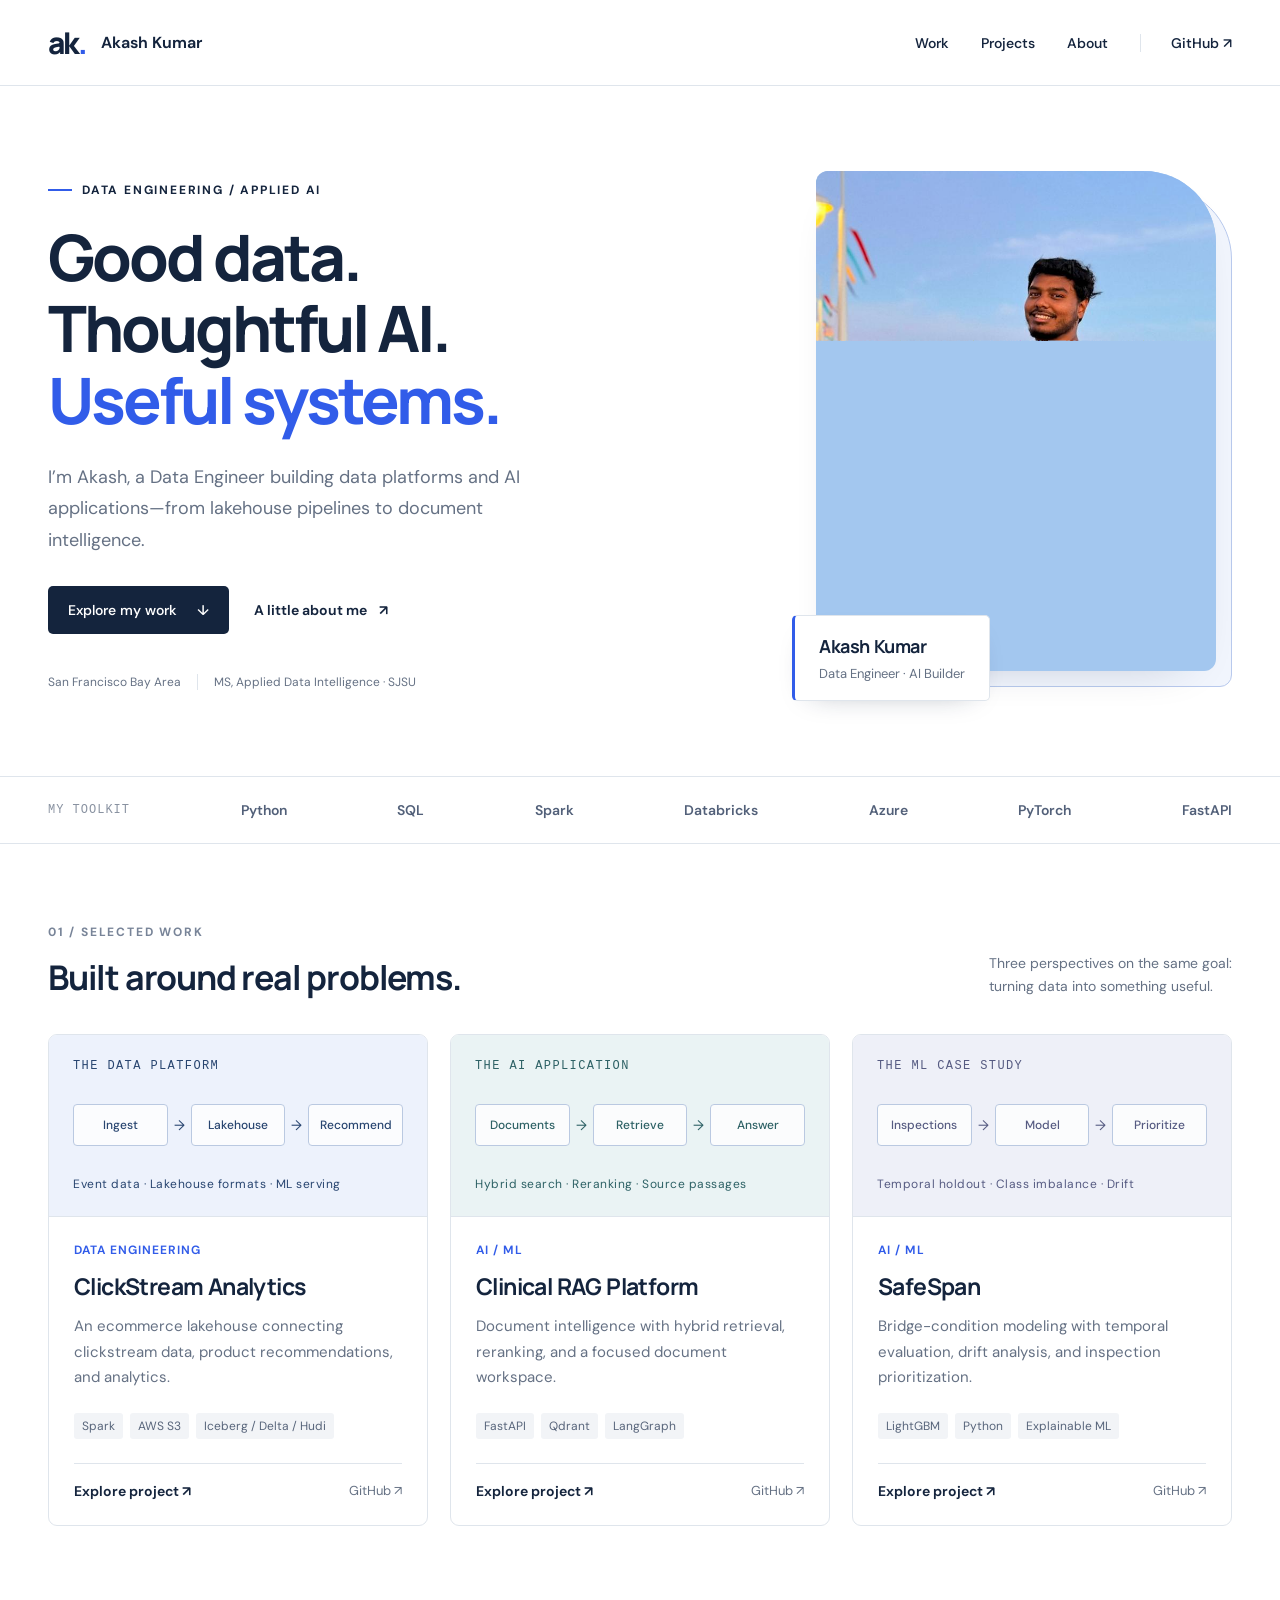
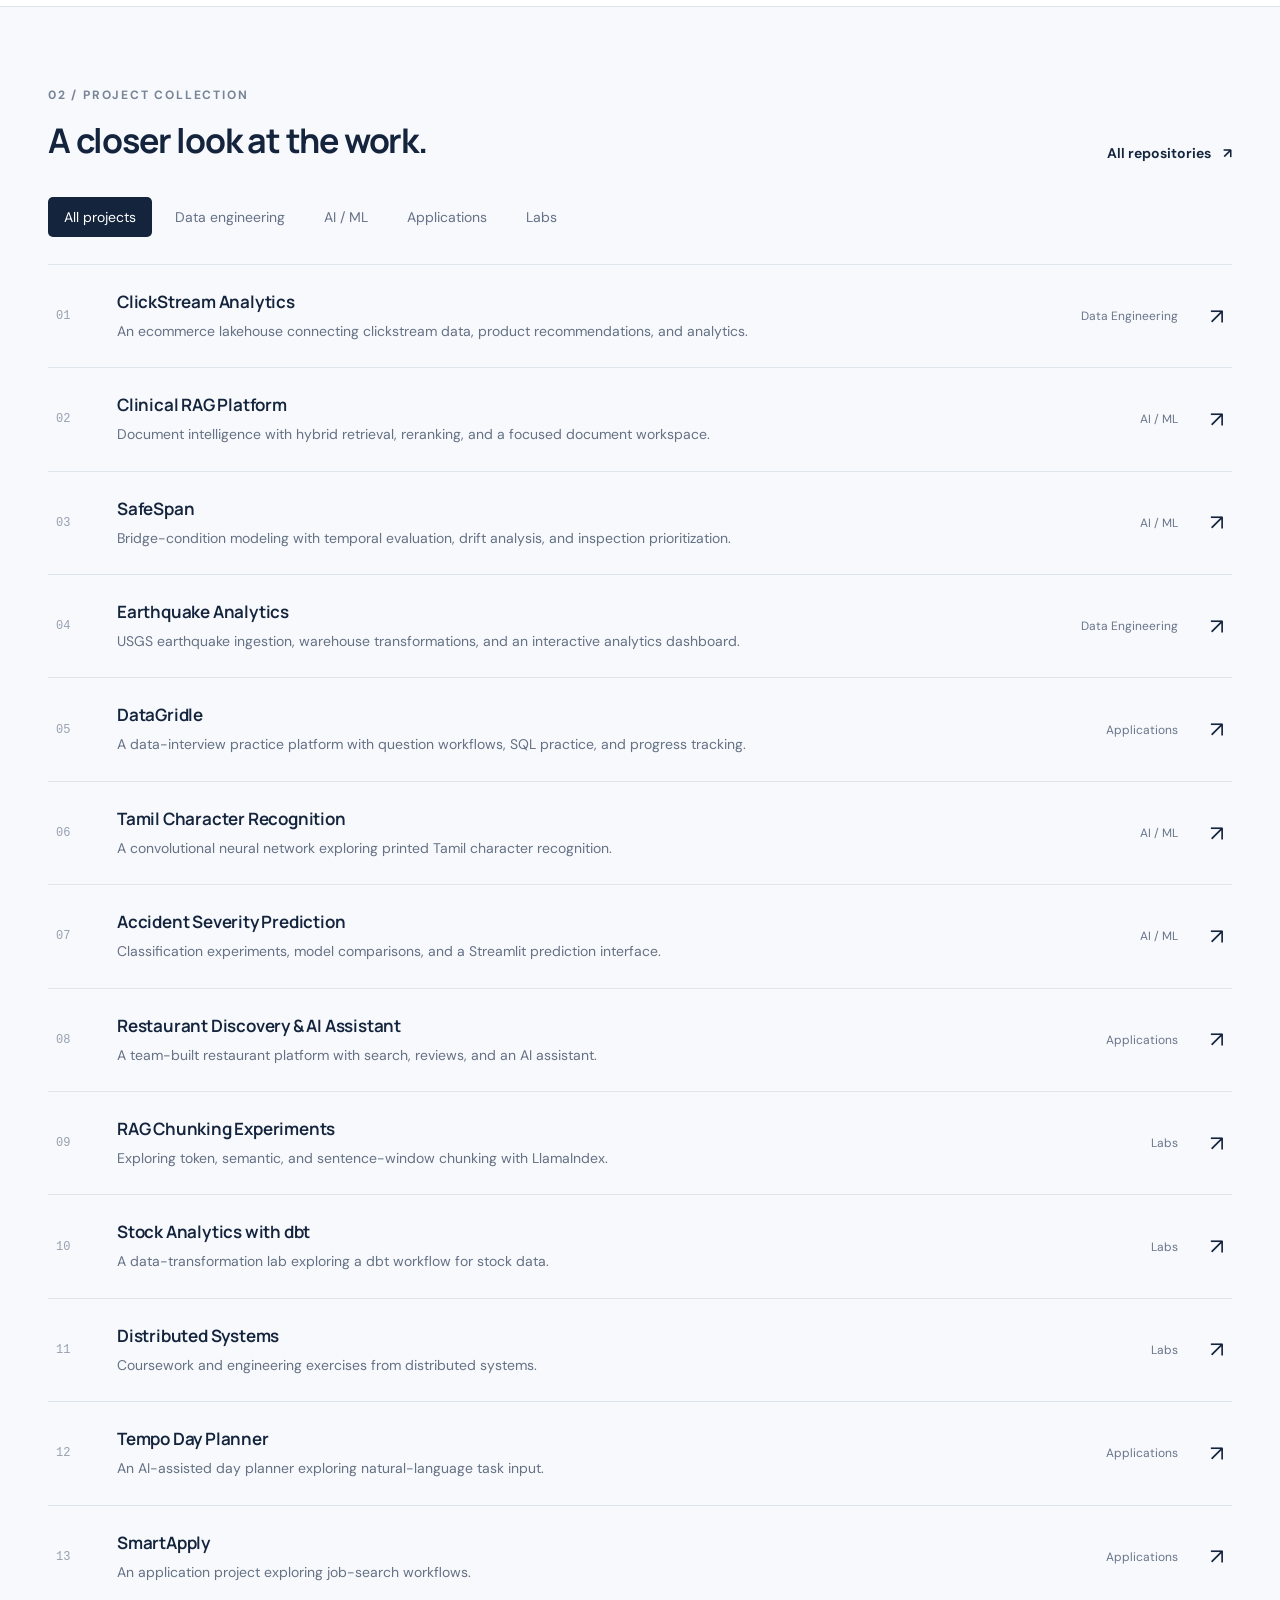
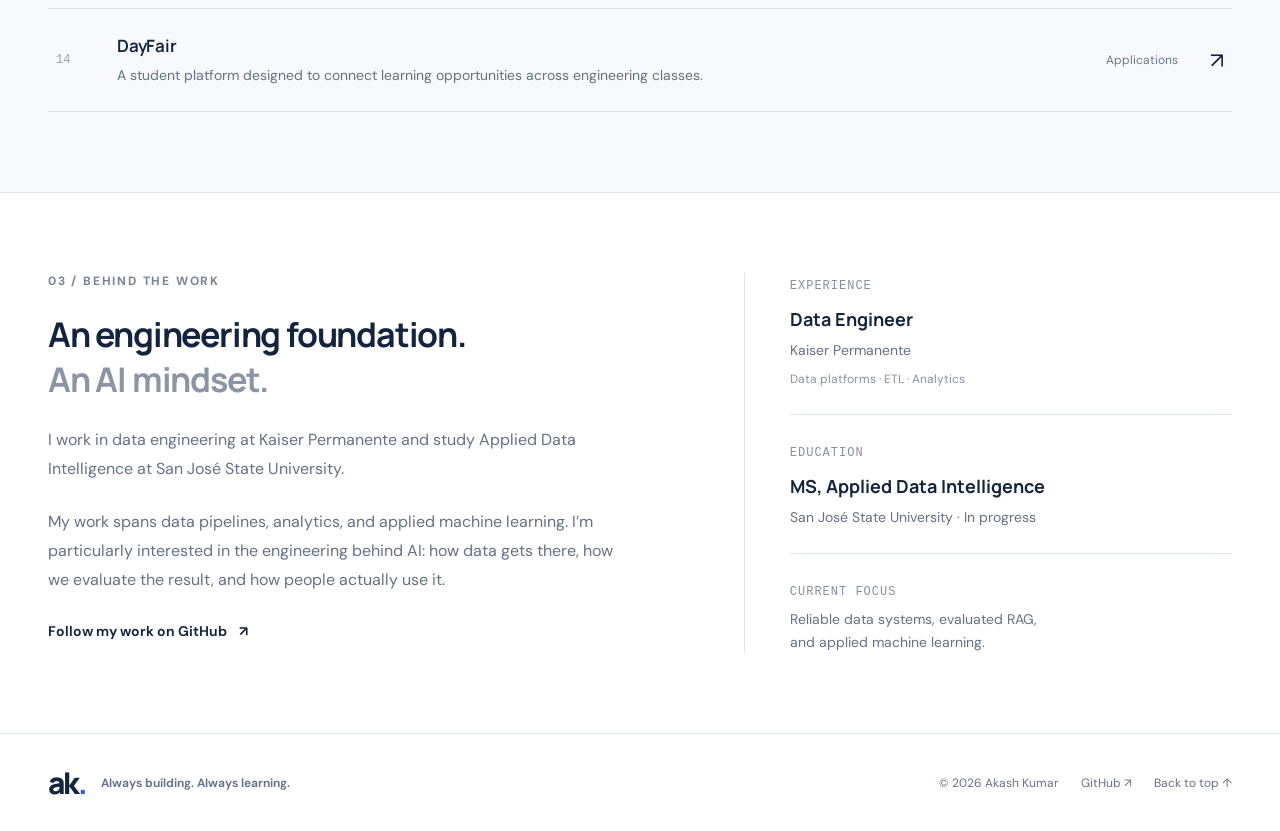
==== index.html @ 2a26126f "Publish portfolio with live Earthquake demo" ====
<!doctype html>
<html lang="en"><head><meta charset="utf-8"><meta name="viewport" content="width=device-width, initial-scale=1"><title>Akash Kumar — Data Engineering & AI</title><meta name="description" content="Akash Kumar's portfolio: data platforms, applied machine learning, and document intelligence. Explore projects, architecture, and source code."><meta name="theme-color" content="#14243d"><link rel="icon" type="image/svg+xml" href="data:image/svg+xml,%3Csvg xmlns='http://www.w3.org/2000/svg' viewBox='0 0 40 40'%3E%3Crect width='40' height='40' rx='9' fill='%2314243d'/%3E%3Ctext x='20' y='27' text-anchor='middle' font-family='Arial' font-size='21' font-weight='700' fill='white'%3EAK%3C/text%3E%3C/svg%3E"><link rel="stylesheet" href="styles.css"></head>
<body><a class="skip" href="#main">Skip to content</a>
<header><div class="nav wrap"><a class="brand" href="#" aria-label="Akash Kumar home"><span class="monogram">ak<span>.</span></span><span>Akash Kumar</span></a><nav aria-label="Main navigation"><a href="#work">Work</a><a href="#projects">Projects</a><a href="#about">About</a><a class="nav-github" href="https://github.com/Akashkumarsenthil" target="_blank" rel="noopener noreferrer">GitHub <span aria-hidden="true">↗</span></a></nav></div></header>
<main id="main">
<section class="hero wrap"><div class="hero-copy"><p class="eyebrow"><span class="short-line"></span> DATA ENGINEERING / APPLIED AI</p><h1>Good data.<br>Thoughtful AI.<br><span>Useful systems.</span></h1><p class="intro">I’m Akash, a Data Engineer building data platforms and AI applications—from lakehouse pipelines to document intelligence.</p><div class="hero-actions"><a class="button primary" href="#work">Explore my work <span aria-hidden="true">↓</span></a><a class="text-link" href="#about">A little about me <span aria-hidden="true">↗</span></a></div><div class="hero-meta"><span>San Francisco Bay Area</span><span>MS, Applied Data Intelligence · SJSU</span></div></div>
<figure class="hero-portrait"><div class="portrait-frame"><img src="assets/akash-coastal-portrait.png" alt="Akash Kumar smiling beside the ocean at dusk" width="1200" height="1600" fetchpriority="high"></div><figcaption><span>Akash Kumar</span><span>Data Engineer · AI Builder</span></figcaption></figure>
</section>
<div class="expertise-band"><div class="wrap expertise"><span class="mono">MY TOOLKIT</span><span>Python</span><span>SQL</span><span>Spark</span><span>Databricks</span><span>Azure</span><span>PyTorch</span><span>FastAPI</span></div></div>
<section id="work" class="section wrap"><div class="section-head"><div><p class="eyebrow">01 / SELECTED WORK</p><h2>Built around real problems.</h2></div><p>Three perspectives on the same goal:<br>turning data into something useful.</p></div><div id="featured" class="featured-grid"></div></section>
<section id="projects" class="projects-section"><div class="wrap section"><div class="section-head"><div><p class="eyebrow">02 / PROJECT COLLECTION</p><h2>A closer look at the work.</h2></div><a class="text-link" href="https://github.com/Akashkumarsenthil?tab=repositories" target="_blank" rel="noopener noreferrer">All repositories <span aria-hidden="true">↗</span></a></div><div class="filters" role="group" aria-label="Filter projects by discipline"><button class="filter active" data-filter="All" aria-pressed="true">All projects</button><button class="filter" data-filter="Data Engineering" aria-pressed="false">Data engineering</button><button class="filter" data-filter="AI / ML" aria-pressed="false">AI / ML</button><button class="filter" data-filter="Applications" aria-pressed="false">Applications</button><button class="filter" data-filter="Labs" aria-pressed="false">Labs</button></div><p class="sr-only" id="project-count" aria-live="polite"></p><div class="project-list" id="project-list"></div></div></section>
<section id="about" class="section wrap about"><div><p class="eyebrow">03 / BEHIND THE WORK</p><h2>An engineering foundation.<br><span class="muted">An AI mindset.</span></h2><p class="about-copy">I work in data engineering at Kaiser Permanente and study Applied Data Intelligence at San José State University.</p><p class="about-copy">My work spans data pipelines, analytics, and applied machine learning. I’m particularly interested in the engineering behind AI: how data gets there, how we evaluate the result, and how people actually use it.</p><a class="text-link" href="https://github.com/Akashkumarsenthil" target="_blank" rel="noopener noreferrer">Follow my work on GitHub <span aria-hidden="true">↗</span></a></div><div class="about-facts"><div><span class="mono">EXPERIENCE</span><h3>Data Engineer</h3><p>Kaiser Permanente</p><p class="fact-detail">Data platforms · ETL · Analytics</p></div><div><span class="mono">EDUCATION</span><h3>MS, Applied Data Intelligence</h3><p>San José State University · In progress</p></div><div><span class="mono">CURRENT FOCUS</span><p>Reliable data systems, evaluated RAG,<br>and applied machine learning.</p></div></div></section>
</main><footer><div class="wrap footer-inner"><a class="brand" href="#"><span class="monogram">ak<span>.</span></span><span>Always building. Always learning.</span></a><div><span>© <span id="year"></span> Akash Kumar</span><a href="https://github.com/Akashkumarsenthil" target="_blank" rel="noopener noreferrer">GitHub ↗</a><a href="#">Back to top ↑</a></div></div></footer>
<dialog id="project-dialog" aria-labelledby="dialog-title"><div class="dialog-inner"><button class="close-dialog" aria-label="Close project details">✕</button><p class="eyebrow" id="dialog-category"></p><h2 id="dialog-title"></h2><p id="dialog-description"></p><h3>Inside the project</h3><ul id="dialog-details"></ul><p class="project-note" id="dialog-note"></p><a id="dialog-github" class="button primary" target="_blank" rel="noopener noreferrer">Explore the repository ↗</a></div></dialog><script src="app.js"></script></body></html>
---- styles.css ----
@import url('https://fonts.googleapis.com/css2?family=DM+Sans:wght@400;450;500;550;600;650;700&family=Manrope:wght@400;500;600;650;700;750;800&display=swap');
:root{--ink:#14243d;--muted:#657184;--line:#dfe5ec;--blue:#315ce9;--pale:#f5f7fa;--white:#fff;font-family:'DM Sans',sans-serif;color:var(--ink);background:var(--white);font-synthesis:none}*{box-sizing:border-box}html{scroll-behavior:smooth;scroll-padding-top:100px}body{margin:0}a{color:inherit;text-decoration:none}button{font:inherit;cursor:pointer}a,button{-webkit-tap-highlight-color:transparent}a:focus-visible,button:focus-visible{outline:3px solid #315ce9;outline-offset:5px}a:hover{color:var(--blue)}.wrap{width:min(1200px,calc(100% - 96px));margin:auto}header{border-bottom:1px solid var(--line);background:rgba(255,255,255,.96);position:sticky;top:0;z-index:10}.nav{height:85px;display:flex;align-items:center;justify-content:space-between}.brand{display:flex;gap:15px;align-items:center;font-weight:650;font-size:16px}.monogram{font-family:Manrope,sans-serif;font-size:30px;font-weight:800;letter-spacing:-2px}.monogram span{color:var(--blue)}nav{display:flex;gap:32px;align-items:center;font-size:14px;font-weight:550}.nav-github{border-left:1px solid var(--line);padding-left:30px}.hero{display:grid;grid-template-columns:1.2fr 1fr;gap:90px;align-items:center;padding-top:85px;padding-bottom:75px}.eyebrow{font-size:12px;letter-spacing:1.8px;font-weight:700;margin:0 0 23px;display:flex;align-items:center;gap:10px}.short-line{height:2px;width:24px;background:var(--blue)}h1,h2,h3{font-family:Manrope,sans-serif}h1{font-size:clamp(45px,5vw,68px);line-height:1.12;letter-spacing:-3px;margin:0;font-weight:750}h1>span{color:var(--blue)}.intro{font-size:18px;line-height:1.75;max-width:500px;color:var(--muted);margin:26px 0}.hero-actions{display:flex;align-items:center;gap:25px;margin-top:30px}.button{display:inline-flex;justify-content:center;align-items:center;gap:20px;border-radius:5px;padding:15px 20px;font-weight:550;font-size:14px}.primary{background:var(--ink);color:white}.primary:hover{background:var(--blue);color:white}.text-link{font-size:14px;font-weight:650;display:inline-flex;align-items:center;gap:12px}.hero-meta{font-size:12px;color:var(--muted);display:flex;gap:16px;flex-wrap:wrap;margin-top:40px}.hero-meta span+span{border-left:1px solid var(--line);padding-left:16px}.system-card{border:1px solid var(--line);border-radius:12px;padding:28px;background:linear-gradient(135deg,#f8faff,#fff);box-shadow:0 22px 70px -40px #758cbb}.system-top{display:flex;align-items:center;justify-content:space-between;margin-bottom:30px}.mono{font-family:ui-monospace,SFMono-Regular,Consolas,monospace;font-size:12px;letter-spacing:1px}.system-number{font-size:12px;color:#7d899b}.source-row{display:flex;justify-content:space-between;gap:8px}.source-row span{background:white;border:1px solid var(--line);padding:10px 9px;border-radius:4px;font-size:12px;flex:1;text-align:center}.connector{height:21px;border-left:1px solid #bbc8dd;margin-left:50%}.system-stage{display:flex;align-items:center;background:white;border:1px solid var(--line);border-radius:6px;gap:15px;padding:19px 16px}.stage-num{font-family:monospace;color:#8492a8;font-size:12px}.system-stage h3{font-size:16px;margin:0 0 6px;font-weight:650}.system-stage p{font-size:12px;color:var(--muted);margin:0}.stage-icon{margin-left:auto;font-size:25px;color:var(--blue)}.final-stage{background:var(--ink);border-color:var(--ink);color:white}.final-stage p,.final-stage .stage-num{color:#b2c4df}.final-stage .stage-icon{color:#a9c1ff}.system-footer{font-size:12px;text-align:center;color:var(--muted);margin-top:25px;letter-spacing:1.6px}.expertise-band{border-top:1px solid var(--line);border-bottom:1px solid var(--line)}.expertise{display:flex;align-items:center;justify-content:space-between;padding:24px 0;gap:22px;flex-wrap:wrap;color:#526079;font-size:14px;font-weight:600}.expertise .mono{font-size:12px;font-weight:400;color:#8992a1}.section{padding-top:80px;padding-bottom:80px}.section-head{display:flex;align-items:end;justify-content:space-between;gap:30px;margin-bottom:35px}.section-head .eyebrow{color:#788498;margin-bottom:15px}h2{font-size:34px;line-height:1.3;letter-spacing:-1.2px;font-weight:700;margin:0}.section-head>p{font-size:14px;line-height:1.7;margin:0;color:var(--muted)}.featured-grid{display:grid;grid-template-columns:repeat(3,1fr);gap:22px}.feature-card{border:1px solid var(--line);border-radius:9px;overflow:hidden;display:flex;flex-direction:column;transition:transform .2s,box-shadow .2s}.feature-card:hover{transform:translateY(-4px);box-shadow:0 15px 35px -22px #647da6}.project-visual{height:182px;padding:24px;display:flex;flex-direction:column;justify-content:space-between;position:relative;border-bottom:1px solid var(--line);background:#edf2fc;color:#284570}.project-visual.rag{background:#eaf3f4;color:#2d6165}.project-visual.ml{background:#eef0f8;color:#565b82}.visual-label{font-family:monospace;font-size:12px;letter-spacing:1.4px}.mini-flow{display:flex;align-items:center;gap:6px}.mini-flow span{flex:1;background:rgba(255,255,255,.8);border:1px solid currentColor;border-color:#bac9e1;padding:12px 4px;text-align:center;font-size:12px;border-radius:4px;font-weight:500}.mini-flow i{font-size:14px;font-style:normal}.visual-footer{font-size:12px;letter-spacing:.5px}.feature-body{padding:25px;flex:1;display:flex;flex-direction:column}.category{font-size:12px;letter-spacing:1px;text-transform:uppercase;font-weight:650;color:var(--blue)}.feature-body h3{font-size:23px;letter-spacing:-.6px;margin:12px 0}.feature-body>p{font-size:15px;line-height:1.7;color:var(--muted);margin:0 0 22px}.tags{display:flex;flex-wrap:wrap;gap:7px;margin-top:auto}.tags span{font-size:12px;background:#f2f4f7;padding:5px 8px;border-radius:3px;color:#58657b}.card-links{display:flex;justify-content:space-between;margin-top:24px;padding-top:18px;border-top:1px solid var(--line)}.card-links button{border:0;padding:0;background:none;font-weight:650;color:var(--ink);font-size:14px}.card-links button:hover{color:var(--blue)}.card-links a{font-size:13px;color:var(--muted)}.projects-section{background:#f7f9fc;border-top:1px solid var(--line);border-bottom:1px solid var(--line)}.filters{display:flex;gap:7px;flex-wrap:wrap;margin-bottom:27px}.filter{border:1px solid transparent;color:#667187;background:transparent;padding:10px 15px;border-radius:5px;font-size:14px}.filter:hover{background:#e9eef6}.filter.active{background:var(--ink);color:white}.project-list{border-top:1px solid var(--line)}.project-row{display:grid;grid-template-columns:45px 1fr 170px 30px;gap:16px;padding:25px 8px;border-bottom:1px solid var(--line);align-items:center;transition:background .15s}.project-row:hover{background:#eef2f9}.row-num{font-family:monospace;color:#97a0b0;font-size:12px}.row-title{font-family:Manrope,sans-serif;font-size:17px;font-weight:650;letter-spacing:-.2px}.row-desc{font-size:14px;line-height:1.6;color:var(--muted);margin:7px 0 0}.row-category{font-size:12px;color:#69758a;text-align:right}.row-arrow{font-size:22px;justify-self:end}.about{display:grid;grid-template-columns:1.2fr 1fr;gap:110px}.about .eyebrow{color:#788498}.muted{color:#8b95a5}.about-copy{font-size:16px;color:var(--muted);line-height:1.8;margin:25px 0}.about-facts{border-left:1px solid var(--line);padding-left:45px}.about-facts>div{padding:0 0 25px;margin-bottom:25px;border-bottom:1px solid var(--line)}.about-facts>div:last-child{margin:0;border:0;padding-bottom:0}.about-facts .mono{color:#8490a2;font-size:12px}.about-facts h3{font-size:18px;margin:13px 0 8px}.about-facts p{font-size:14px;line-height:1.6;color:var(--muted);margin:8px 0 0}.about-facts .fact-detail{font-size:12px;color:#8791a1}footer{border-top:1px solid var(--line)}.footer-inner{display:flex;align-items:center;justify-content:space-between;gap:25px;padding-top:28px;padding-bottom:28px}.footer-inner .brand{font-size:12px;color:var(--muted)}.footer-inner .monogram{color:var(--ink)}.footer-inner>div{display:flex;gap:22px;font-size:12px;color:var(--muted)}dialog{width:min(660px,calc(100% - 32px));padding:0;border:1px solid var(--line);border-radius:12px;color:var(--ink);max-height:85vh;box-shadow:0 30px 100px #12203d40}dialog::backdrop{background:#11203988;backdrop-filter:blur(4px)}.dialog-inner{padding:40px}.close-dialog{float:right;border:1px solid var(--line);border-radius:50%;width:34px;height:34px;background:white;color:var(--ink)}dialog h2{font-size:30px;margin-bottom:20px}dialog h3{font-size:16px;margin-top:25px}dialog p,dialog li{font-size:16px;line-height:1.75;color:var(--muted)}dialog ul{padding-left:20px}dialog li{margin-bottom:10px}.project-note{padding:15px;background:var(--pale);font-size:14px!important;border-radius:5px}.skip{position:fixed;top:-60px;left:15px;background:var(--ink);color:white;padding:15px;z-index:99}.skip:focus{top:10px}.sr-only{position:absolute;width:1px;height:1px;padding:0;margin:-1px;overflow:hidden;clip:rect(0,0,0,0);border:0}@media(min-width:1500px){.hero{padding-top:100px;padding-bottom:90px}}@media(max-width:1000px){.wrap{width:calc(100% - 56px)}.hero{gap:40px}.hero-meta{display:block;line-height:1.9}.hero-meta span{display:block}.hero-meta span+span{padding:0;border:0}.system-card{padding:20px}.source-row span{font-size:12px}.featured-grid{gap:14px}.feature-body{padding:20px}.feature-body h3{font-size:21px}.mini-flow{gap:3px}.mini-flow span{font-size:12px}.project-visual{padding:18px}.about{gap:50px}h1{font-size:52px}.hero-actions{gap:16px}.hero-actions .text-link{font-size:12px}}@media(max-width:760px){.wrap{width:calc(100% - 40px)}.nav{height:72px}.brand{gap:9px;font-size:14px}nav{gap:17px;font-size:13px}.nav-github{padding-left:0;border:0}nav a[href='#about']{display:none}.hero{grid-template-columns:1fr;padding-top:50px;padding-bottom:45px;gap:40px}.hero-copy{max-width:540px}h1{font-size:54px;letter-spacing:-2.6px}.intro{font-size:17px}.hero-meta{margin-top:26px;font-size:12px}.system-card{max-width:540px;padding:24px}.source-row span{font-size:12px}.system-stage{padding:16px}.system-top{margin-bottom:20px}.expertise{gap:18px;justify-content:flex-start;font-size:13px}.expertise .mono{width:100%}.section{padding-top:55px;padding-bottom:55px}.section-head{display:block;margin-bottom:28px}.section-head>p,.section-head>.text-link{margin-top:18px}h2{font-size:29px}.featured-grid{grid-template-columns:1fr;gap:22px}.project-visual{height:165px;padding:24px}.mini-flow span{font-size:13px}.feature-body{padding:25px}.feature-body h3{font-size:25px}.feature-body>p{font-size:16px}.tags span{font-size:12px}.filters{gap:3px}.filter{padding:9px 11px;font-size:13px}.project-row{grid-template-columns:25px 1fr 20px;gap:10px;padding:23px 0}.row-category{display:none}.row-title{font-size:16px}.row-desc{font-size:14px}.about{grid-template-columns:1fr;gap:30px}.about-facts{padding-left:22px}.footer-inner{align-items:start;flex-direction:column}.footer-inner>div{flex-wrap:wrap;font-size:12px;gap:18px}.dialog-inner{padding:25px}.dialog-inner h2{font-size:27px}}@media(prefers-reduced-motion:reduce){html{scroll-behavior:auto}*{transition:none!important}}

/* Editorial portrait treatment; crop applied only in the presentation. */
.hero-portrait{position:relative;isolation:isolate;margin:0 16px 0 0;width:calc(100% - 16px);max-width:400px;justify-self:end;align-self:center;padding-bottom:30px}
.hero-portrait::before{content:"";position:absolute;z-index:-1;inset:16px -16px 14px 16px;border:1px solid #b8c9ed;border-radius:12px 72px 12px 12px;background:#f1f5fd}
.portrait-frame{position:relative;aspect-ratio:4/5;overflow:hidden;border-radius:12px 72px 12px 12px;background:#a3c7ef;box-shadow:0 18px 50px -35px #14243d55}
.portrait-frame img{position:absolute;display:block;width:160%;max-width:none;height:auto;left:-44%;top:-31%}
.hero-portrait figcaption{position:absolute;bottom:0;left:-24px;max-width:calc(100% + 8px);display:flex;flex-direction:column;gap:4px;padding:17px 24px;background:white;border:1px solid var(--line);border-left:3px solid var(--blue);border-radius:5px;box-shadow:0 10px 30px -20px #14243d66;line-height:1.5}
.hero-portrait figcaption span:first-child{font-family:Manrope,sans-serif;font-size:18px;font-weight:700;letter-spacing:-.4px}
.hero-portrait figcaption span:last-child{font-size:13px;color:var(--muted)}
@media(max-width:1000px) and (min-width:761px){.hero-portrait{max-width:340px}.hero-portrait figcaption{left:-12px}}
@media(max-width:760px){.hero-portrait{justify-self:center;max-width:350px;width:calc(100% - 32px);margin:0 16px 4px 16px}.hero-portrait figcaption{left:-12px;padding:14px 20px}.portrait-frame,.hero-portrait::before{border-top-right-radius:60px}}
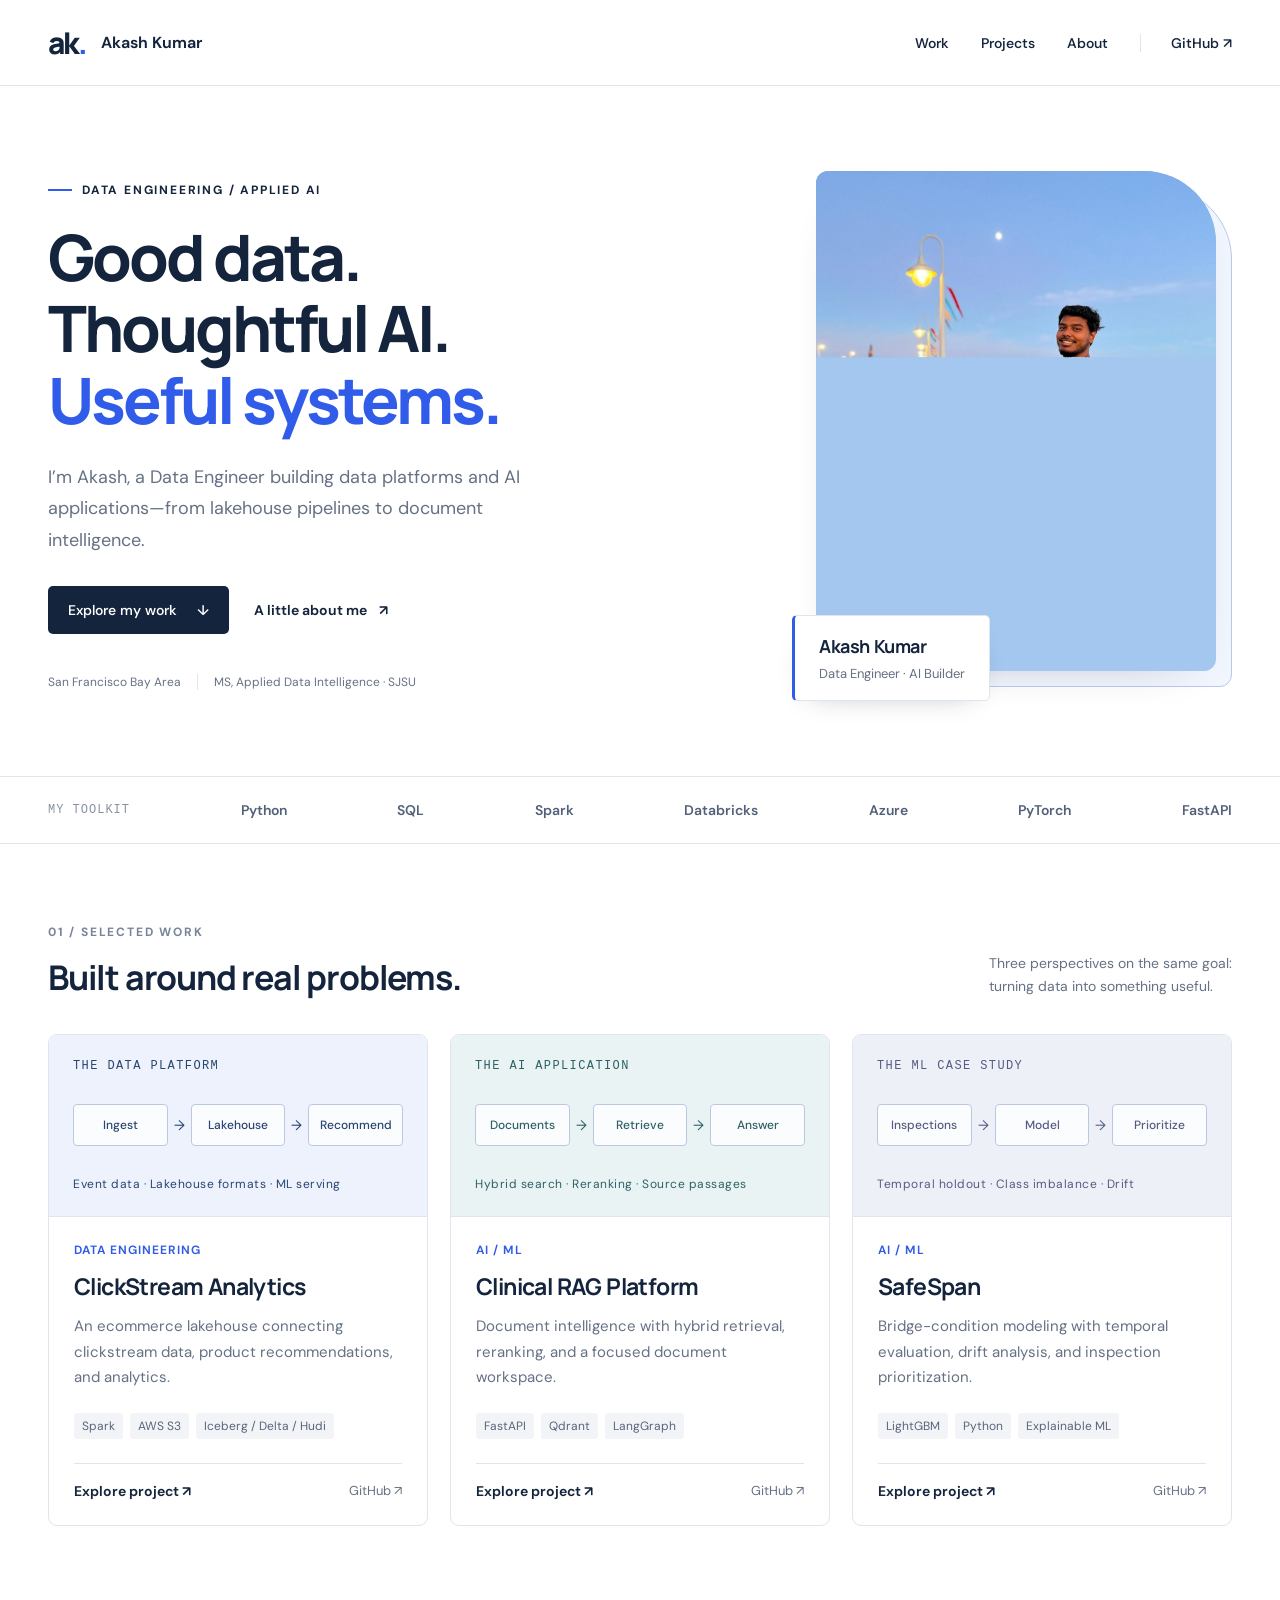
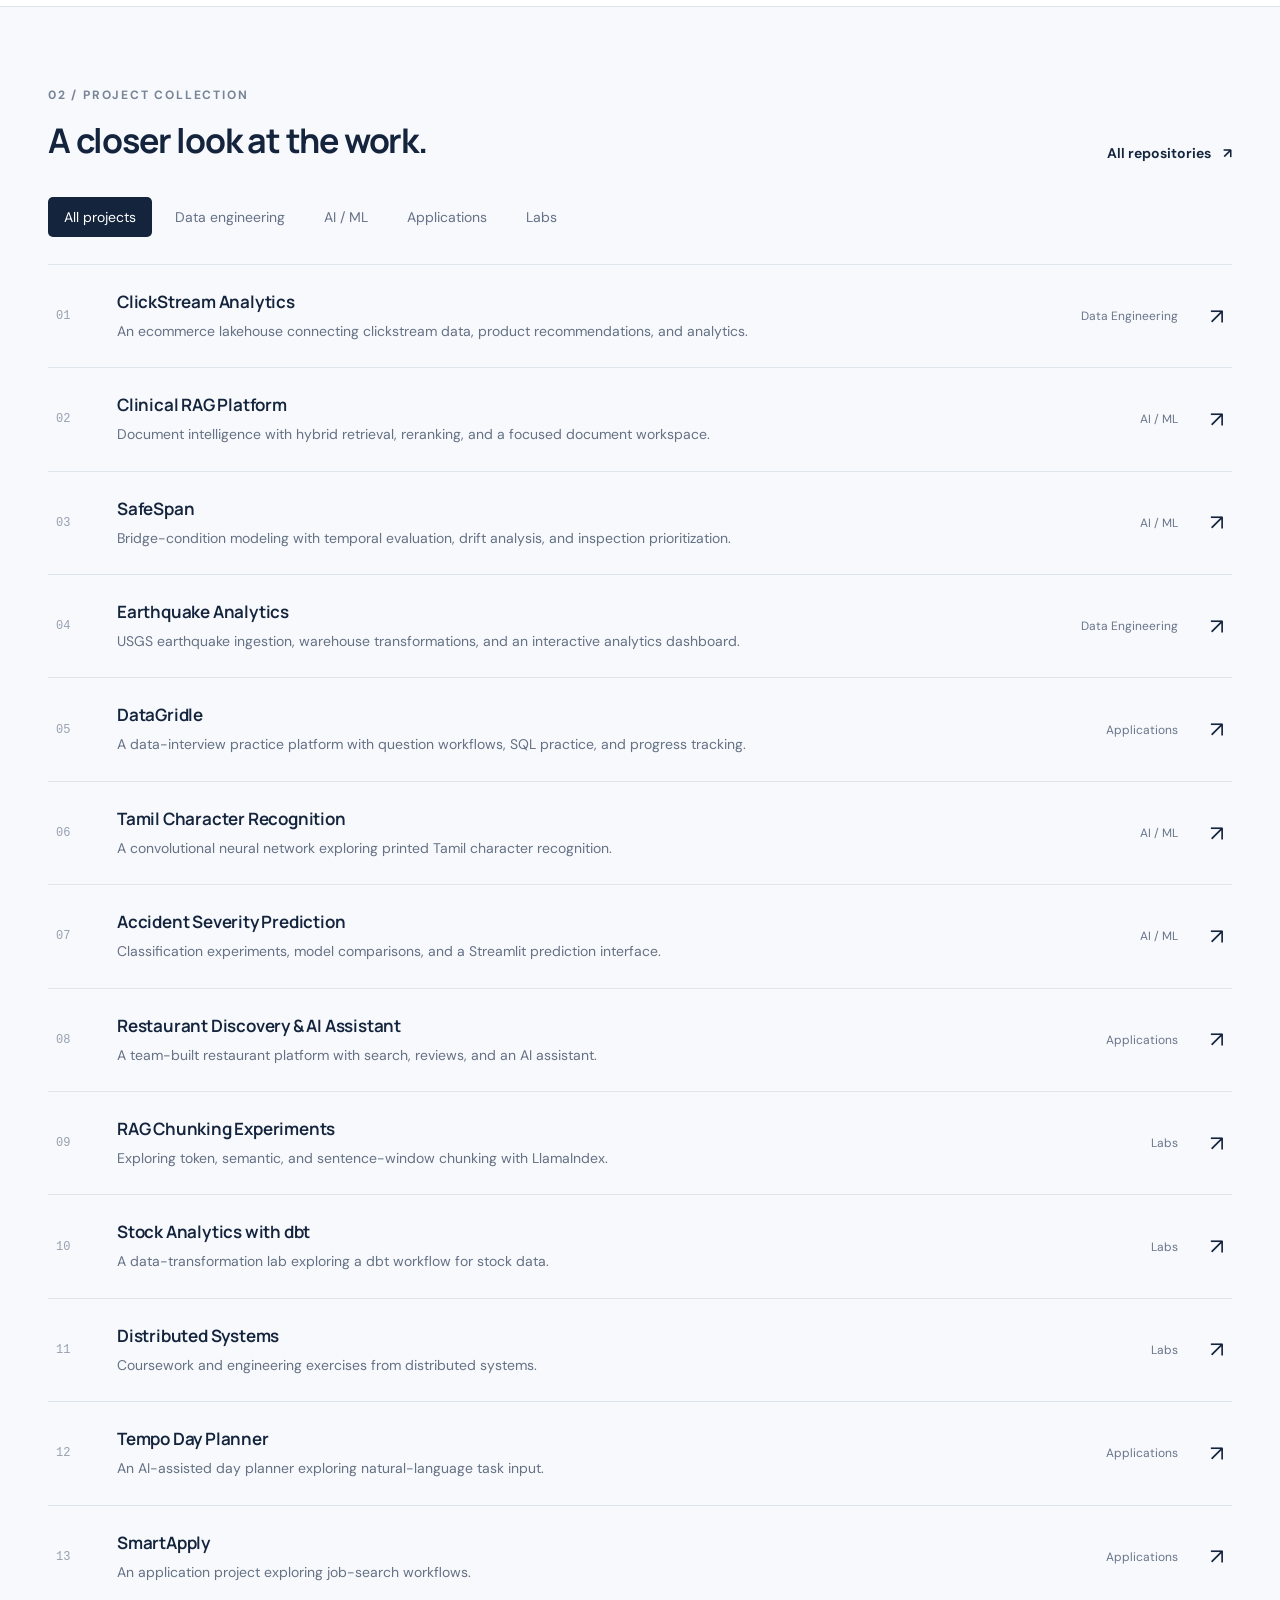
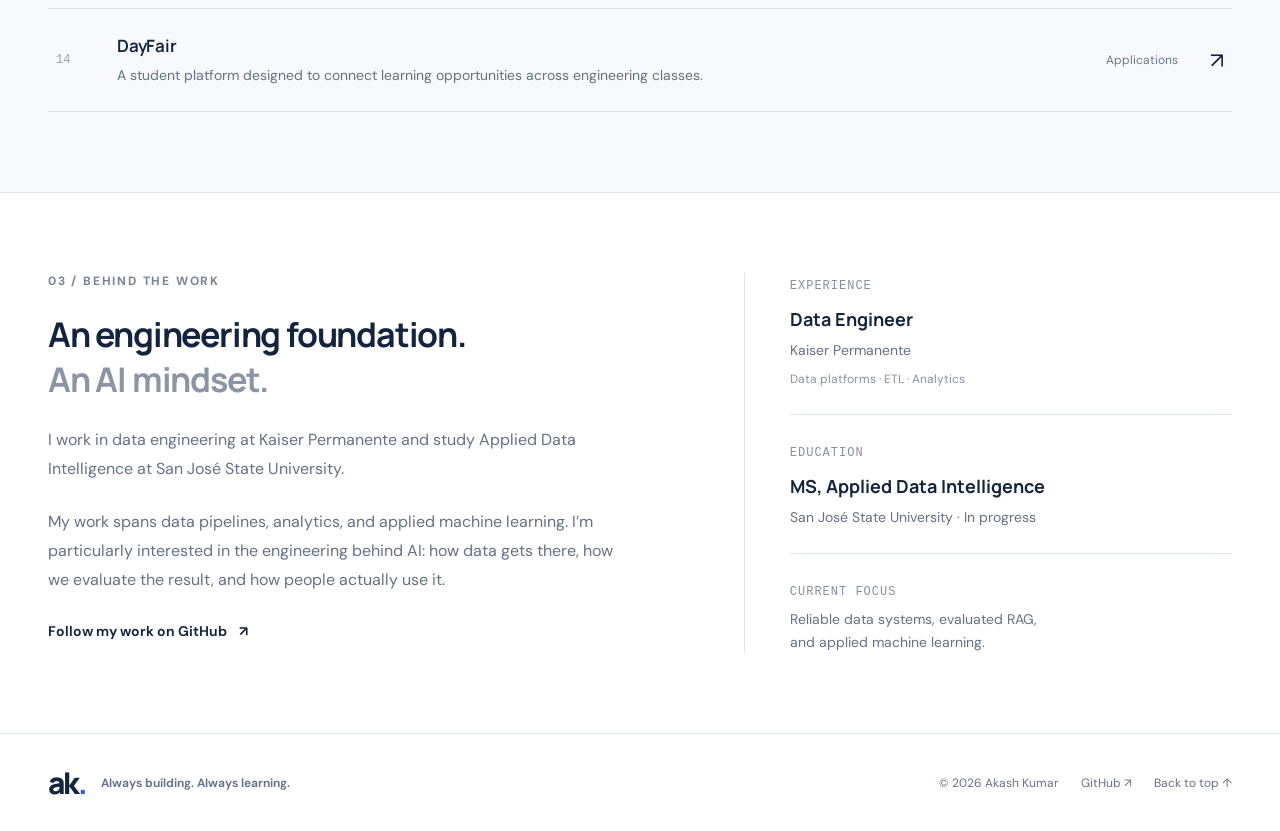
==== commit 9bb7a97b: "Refresh portrait styles on deployed portfolio" ====
--- a/index.html
+++ b/index.html
@@ -1,5 +1,5 @@
 <!doctype html>
-<html lang="en"><head><meta charset="utf-8"><meta name="viewport" content="width=device-width, initial-scale=1"><title>Akash Kumar — Data Engineering & AI</title><meta name="description" content="Akash Kumar's portfolio: data platforms, applied machine learning, and document intelligence. Explore projects, architecture, and source code."><meta name="theme-color" content="#14243d"><link rel="icon" type="image/svg+xml" href="data:image/svg+xml,%3Csvg xmlns='http://www.w3.org/2000/svg' viewBox='0 0 40 40'%3E%3Crect width='40' height='40' rx='9' fill='%2314243d'/%3E%3Ctext x='20' y='27' text-anchor='middle' font-family='Arial' font-size='21' font-weight='700' fill='white'%3EAK%3C/text%3E%3C/svg%3E"><link rel="stylesheet" href="styles.css"></head>
+<html lang="en"><head><meta charset="utf-8"><meta name="viewport" content="width=device-width, initial-scale=1"><title>Akash Kumar — Data Engineering & AI</title><meta name="description" content="Akash Kumar's portfolio: data platforms, applied machine learning, and document intelligence. Explore projects, architecture, and source code."><meta name="theme-color" content="#14243d"><link rel="icon" type="image/svg+xml" href="data:image/svg+xml,%3Csvg xmlns='http://www.w3.org/2000/svg' viewBox='0 0 40 40'%3E%3Crect width='40' height='40' rx='9' fill='%2314243d'/%3E%3Ctext x='20' y='27' text-anchor='middle' font-family='Arial' font-size='21' font-weight='700' fill='white'%3EAK%3C/text%3E%3C/svg%3E"><link rel="stylesheet" href="styles.css?v=2"></head>
 <body><a class="skip" href="#main">Skip to content</a>
 <header><div class="nav wrap"><a class="brand" href="#" aria-label="Akash Kumar home"><span class="monogram">ak<span>.</span></span><span>Akash Kumar</span></a><nav aria-label="Main navigation"><a href="#work">Work</a><a href="#projects">Projects</a><a href="#about">About</a><a class="nav-github" href="https://github.com/Akashkumarsenthil" target="_blank" rel="noopener noreferrer">GitHub <span aria-hidden="true">↗</span></a></nav></div></header>
 <main id="main">
--- a/styles.css
+++ b/styles.css
@@ -5,7 +5,7 @@
 .hero-portrait{position:relative;isolation:isolate;margin:0 16px 0 0;width:calc(100% - 16px);max-width:400px;justify-self:end;align-self:center;padding-bottom:30px}
 .hero-portrait::before{content:"";position:absolute;z-index:-1;inset:16px -16px 14px 16px;border:1px solid #b8c9ed;border-radius:12px 72px 12px 12px;background:#f1f5fd}
 .portrait-frame{position:relative;aspect-ratio:4/5;overflow:hidden;border-radius:12px 72px 12px 12px;background:#a3c7ef;box-shadow:0 18px 50px -35px #14243d55}
-.portrait-frame img{position:absolute;display:block;width:160%;max-width:none;height:auto;left:-44%;top:-31%}
+.portrait-frame img{display:block;width:100%;height:100%;object-fit:cover;object-position:50% 50%}
 .hero-portrait figcaption{position:absolute;bottom:0;left:-24px;max-width:calc(100% + 8px);display:flex;flex-direction:column;gap:4px;padding:17px 24px;background:white;border:1px solid var(--line);border-left:3px solid var(--blue);border-radius:5px;box-shadow:0 10px 30px -20px #14243d66;line-height:1.5}
 .hero-portrait figcaption span:first-child{font-family:Manrope,sans-serif;font-size:18px;font-weight:700;letter-spacing:-.4px}
 .hero-portrait figcaption span:last-child{font-size:13px;color:var(--muted)}
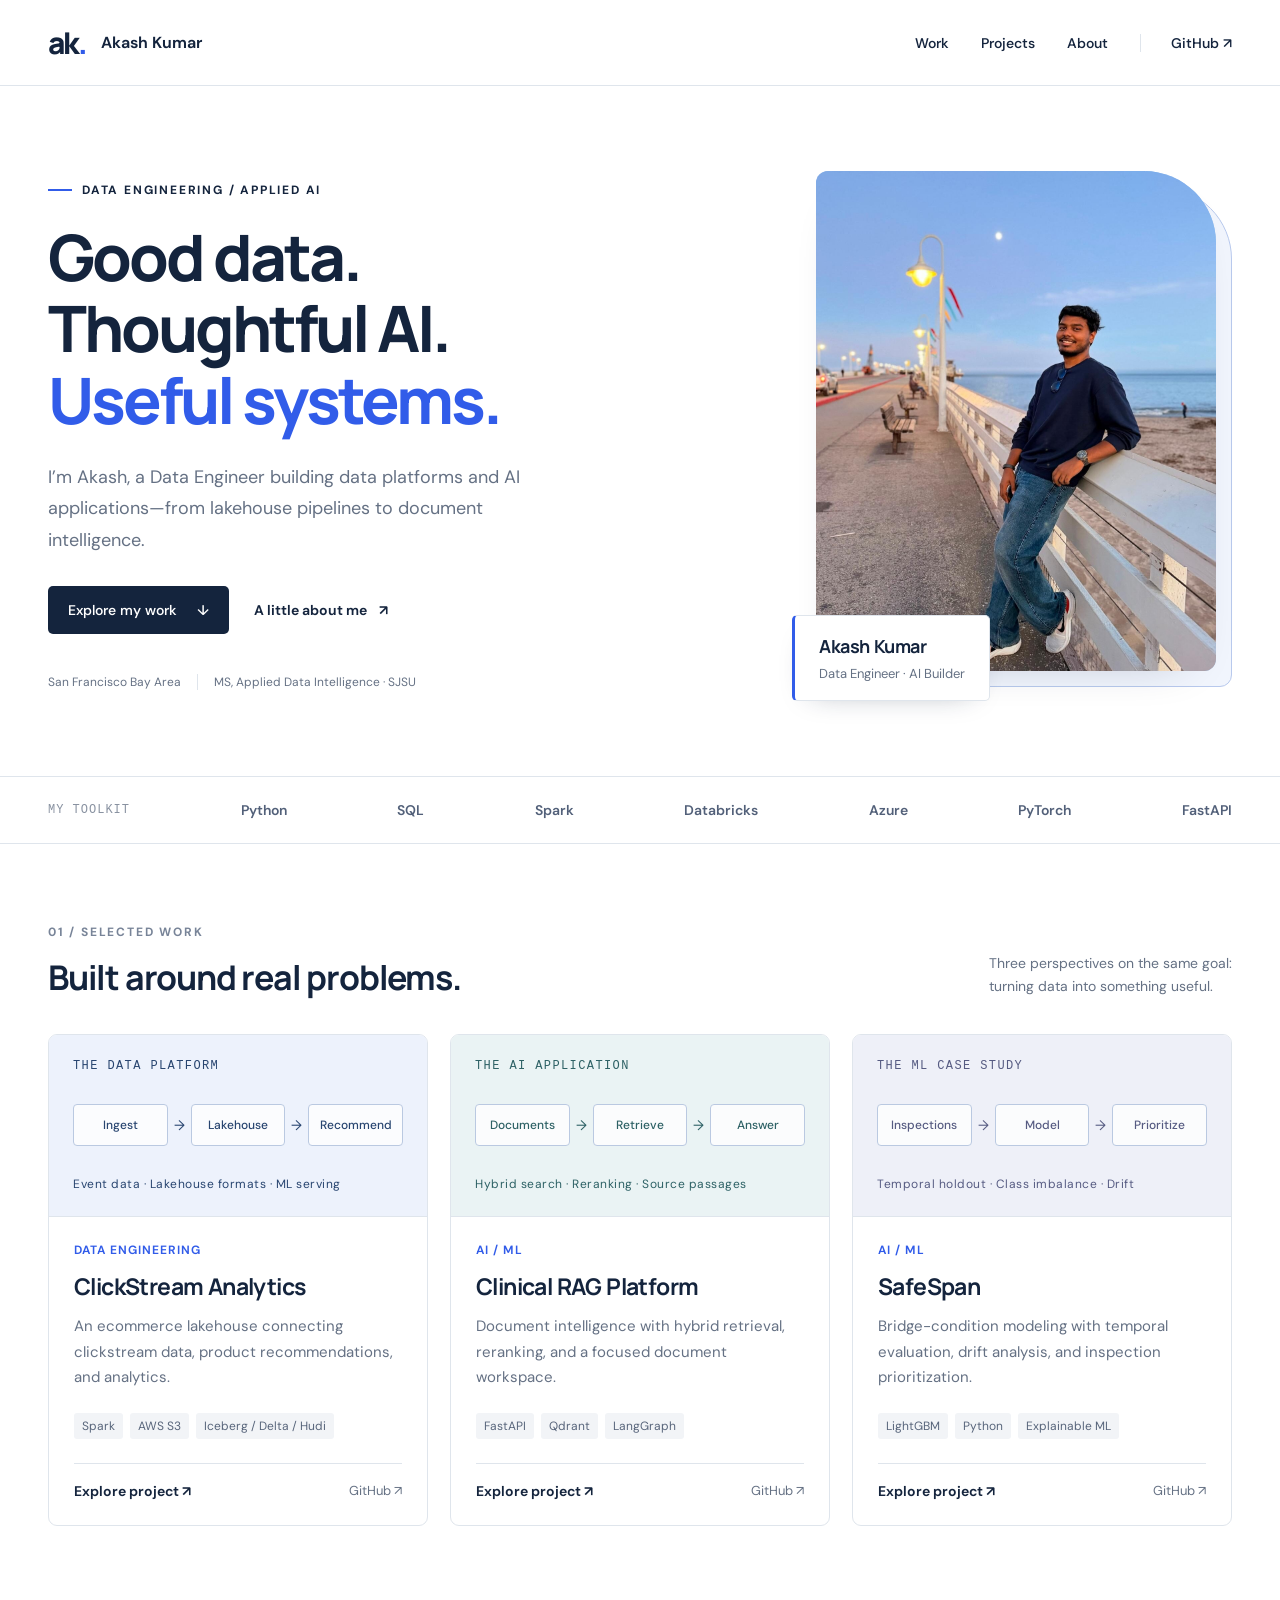
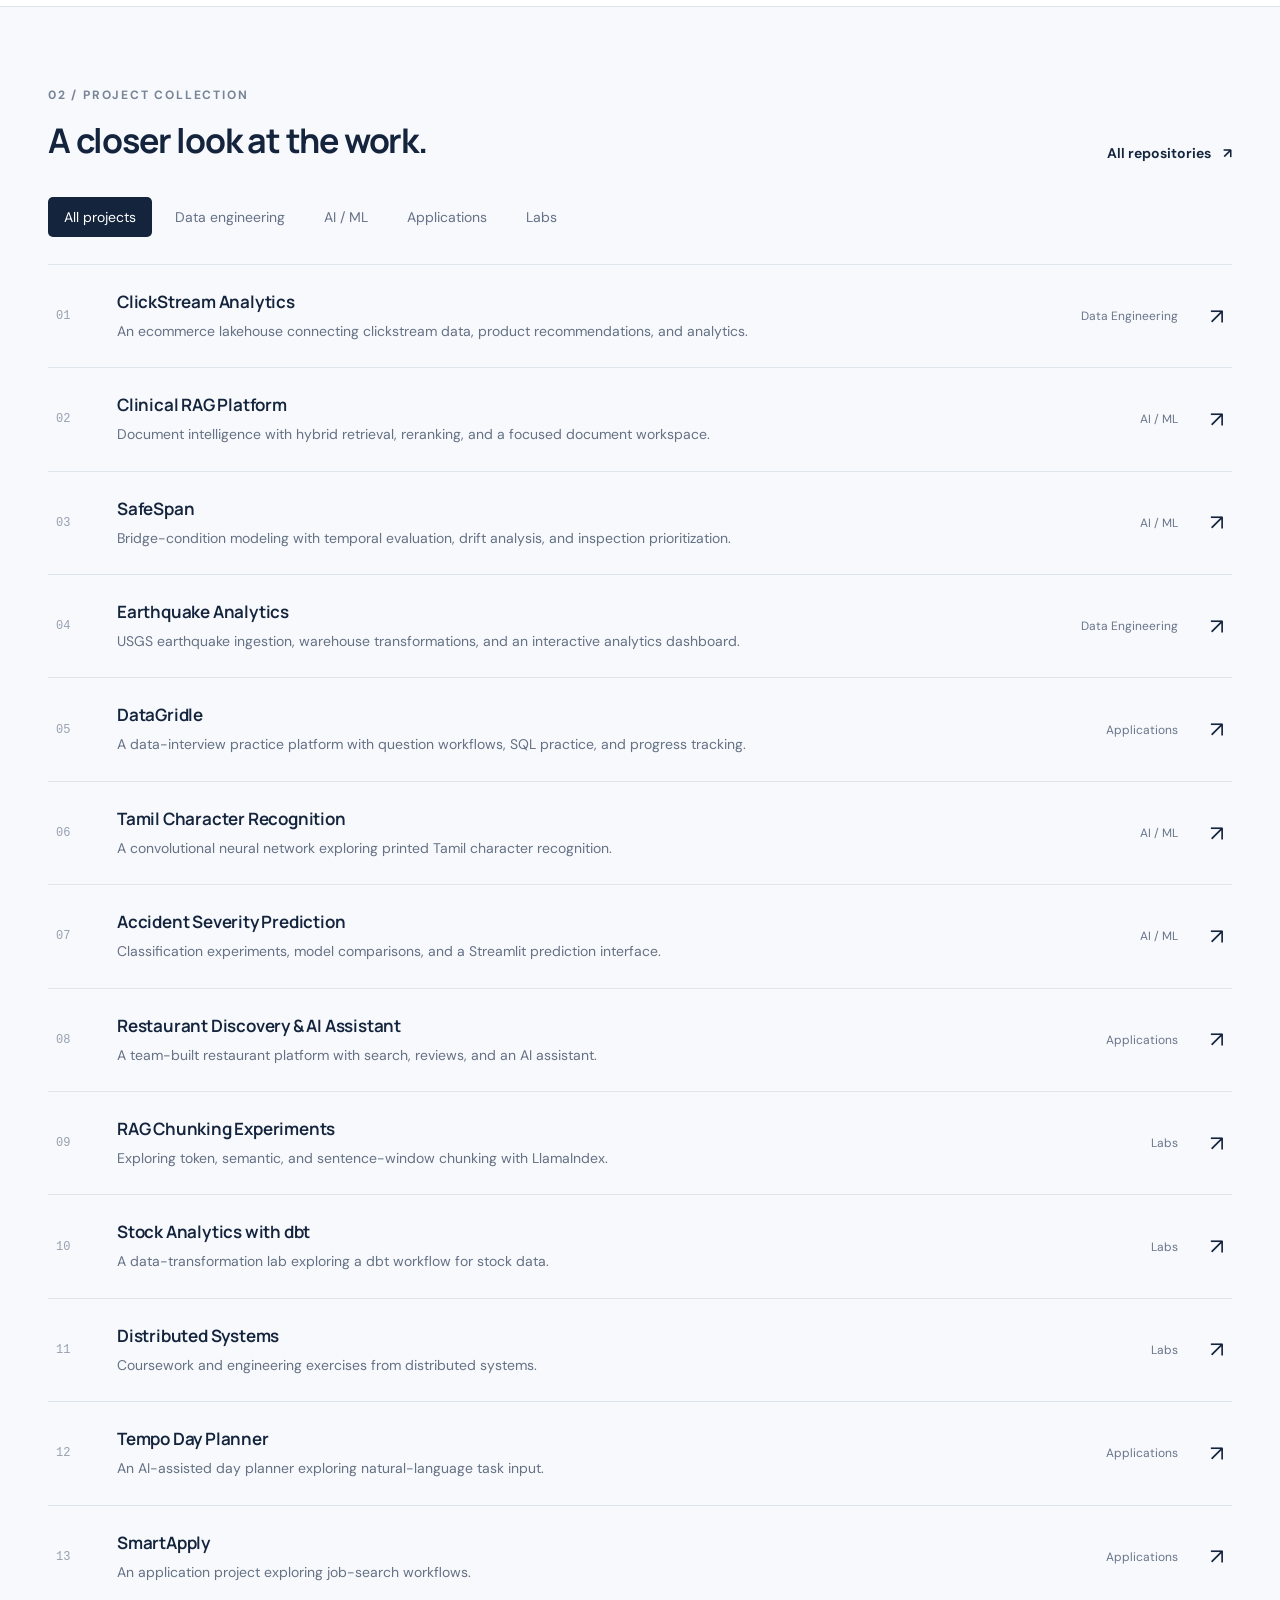
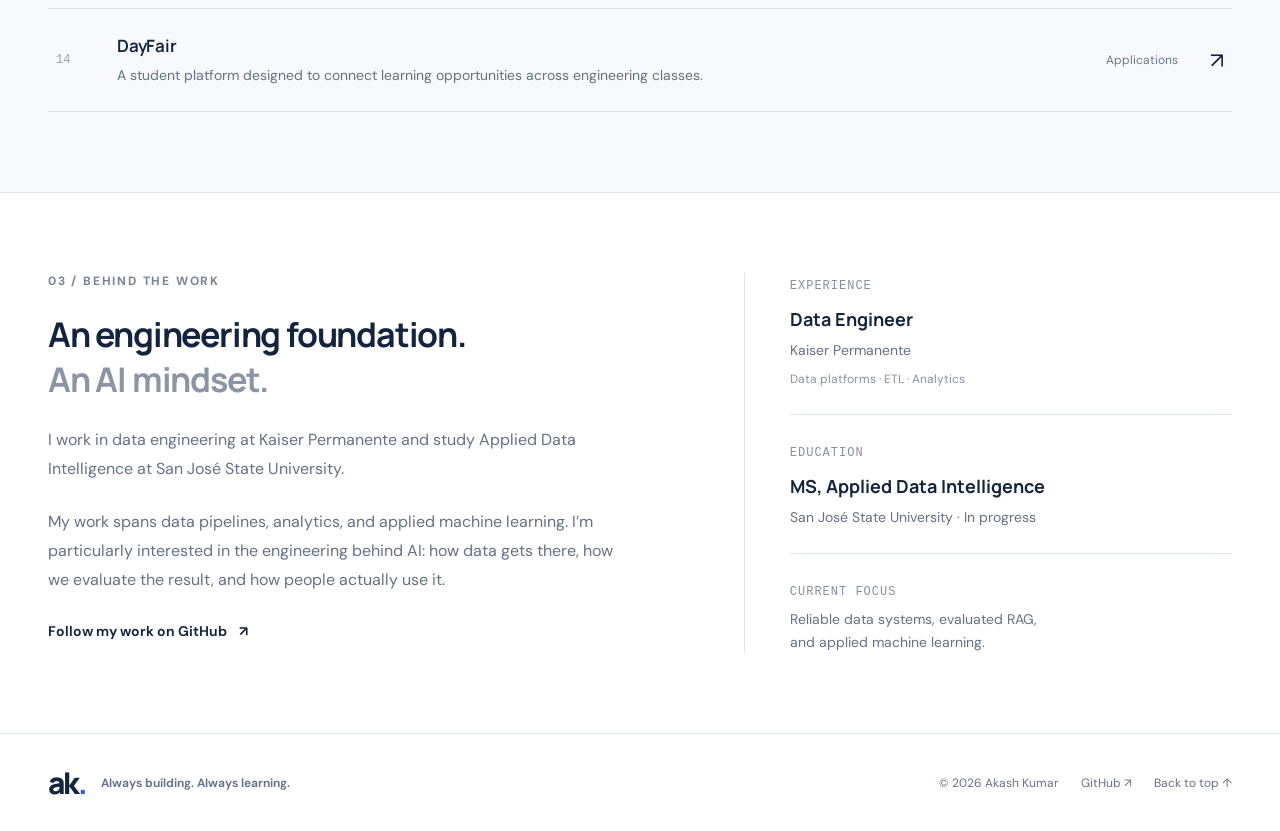
==== commit dcbd6c56: "Optimize portrait image for reliable loading" ====
--- a/index.html
+++ b/index.html
@@ -1,10 +1,10 @@
 <!doctype html>
-<html lang="en"><head><meta charset="utf-8"><meta name="viewport" content="width=device-width, initial-scale=1"><title>Akash Kumar — Data Engineering & AI</title><meta name="description" content="Akash Kumar's portfolio: data platforms, applied machine learning, and document intelligence. Explore projects, architecture, and source code."><meta name="theme-color" content="#14243d"><link rel="icon" type="image/svg+xml" href="data:image/svg+xml,%3Csvg xmlns='http://www.w3.org/2000/svg' viewBox='0 0 40 40'%3E%3Crect width='40' height='40' rx='9' fill='%2314243d'/%3E%3Ctext x='20' y='27' text-anchor='middle' font-family='Arial' font-size='21' font-weight='700' fill='white'%3EAK%3C/text%3E%3C/svg%3E"><link rel="stylesheet" href="styles.css?v=2"></head>
+<html lang="en"><head><meta charset="utf-8"><meta name="viewport" content="width=device-width, initial-scale=1"><title>Akash Kumar — Data Engineering & AI</title><meta name="description" content="Akash Kumar's portfolio: data platforms, applied machine learning, and document intelligence. Explore projects, architecture, and source code."><meta name="theme-color" content="#14243d"><link rel="icon" type="image/svg+xml" href="data:image/svg+xml,%3Csvg xmlns='http://www.w3.org/2000/svg' viewBox='0 0 40 40'%3E%3Crect width='40' height='40' rx='9' fill='%2314243d'/%3E%3Ctext x='20' y='27' text-anchor='middle' font-family='Arial' font-size='21' font-weight='700' fill='white'%3EAK%3C/text%3E%3C/svg%3E"><link rel="stylesheet" href="styles.css"></head>
 <body><a class="skip" href="#main">Skip to content</a>
 <header><div class="nav wrap"><a class="brand" href="#" aria-label="Akash Kumar home"><span class="monogram">ak<span>.</span></span><span>Akash Kumar</span></a><nav aria-label="Main navigation"><a href="#work">Work</a><a href="#projects">Projects</a><a href="#about">About</a><a class="nav-github" href="https://github.com/Akashkumarsenthil" target="_blank" rel="noopener noreferrer">GitHub <span aria-hidden="true">↗</span></a></nav></div></header>
 <main id="main">
 <section class="hero wrap"><div class="hero-copy"><p class="eyebrow"><span class="short-line"></span> DATA ENGINEERING / APPLIED AI</p><h1>Good data.<br>Thoughtful AI.<br><span>Useful systems.</span></h1><p class="intro">I’m Akash, a Data Engineer building data platforms and AI applications—from lakehouse pipelines to document intelligence.</p><div class="hero-actions"><a class="button primary" href="#work">Explore my work <span aria-hidden="true">↓</span></a><a class="text-link" href="#about">A little about me <span aria-hidden="true">↗</span></a></div><div class="hero-meta"><span>San Francisco Bay Area</span><span>MS, Applied Data Intelligence · SJSU</span></div></div>
-<figure class="hero-portrait"><div class="portrait-frame"><img src="assets/akash-coastal-portrait.png" alt="Akash Kumar smiling beside the ocean at dusk" width="1200" height="1600" fetchpriority="high"></div><figcaption><span>Akash Kumar</span><span>Data Engineer · AI Builder</span></figcaption></figure>
+<figure class="hero-portrait"><div class="portrait-frame"><img src="assets/akash-coastal-portrait.jpg" alt="Akash Kumar smiling beside the ocean at dusk" width="1199" height="1600" fetchpriority="high" decoding="async"></div><figcaption><span>Akash Kumar</span><span>Data Engineer · AI Builder</span></figcaption></figure>
 </section>
 <div class="expertise-band"><div class="wrap expertise"><span class="mono">MY TOOLKIT</span><span>Python</span><span>SQL</span><span>Spark</span><span>Databricks</span><span>Azure</span><span>PyTorch</span><span>FastAPI</span></div></div>
 <section id="work" class="section wrap"><div class="section-head"><div><p class="eyebrow">01 / SELECTED WORK</p><h2>Built around real problems.</h2></div><p>Three perspectives on the same goal:<br>turning data into something useful.</p></div><div id="featured" class="featured-grid"></div></section>
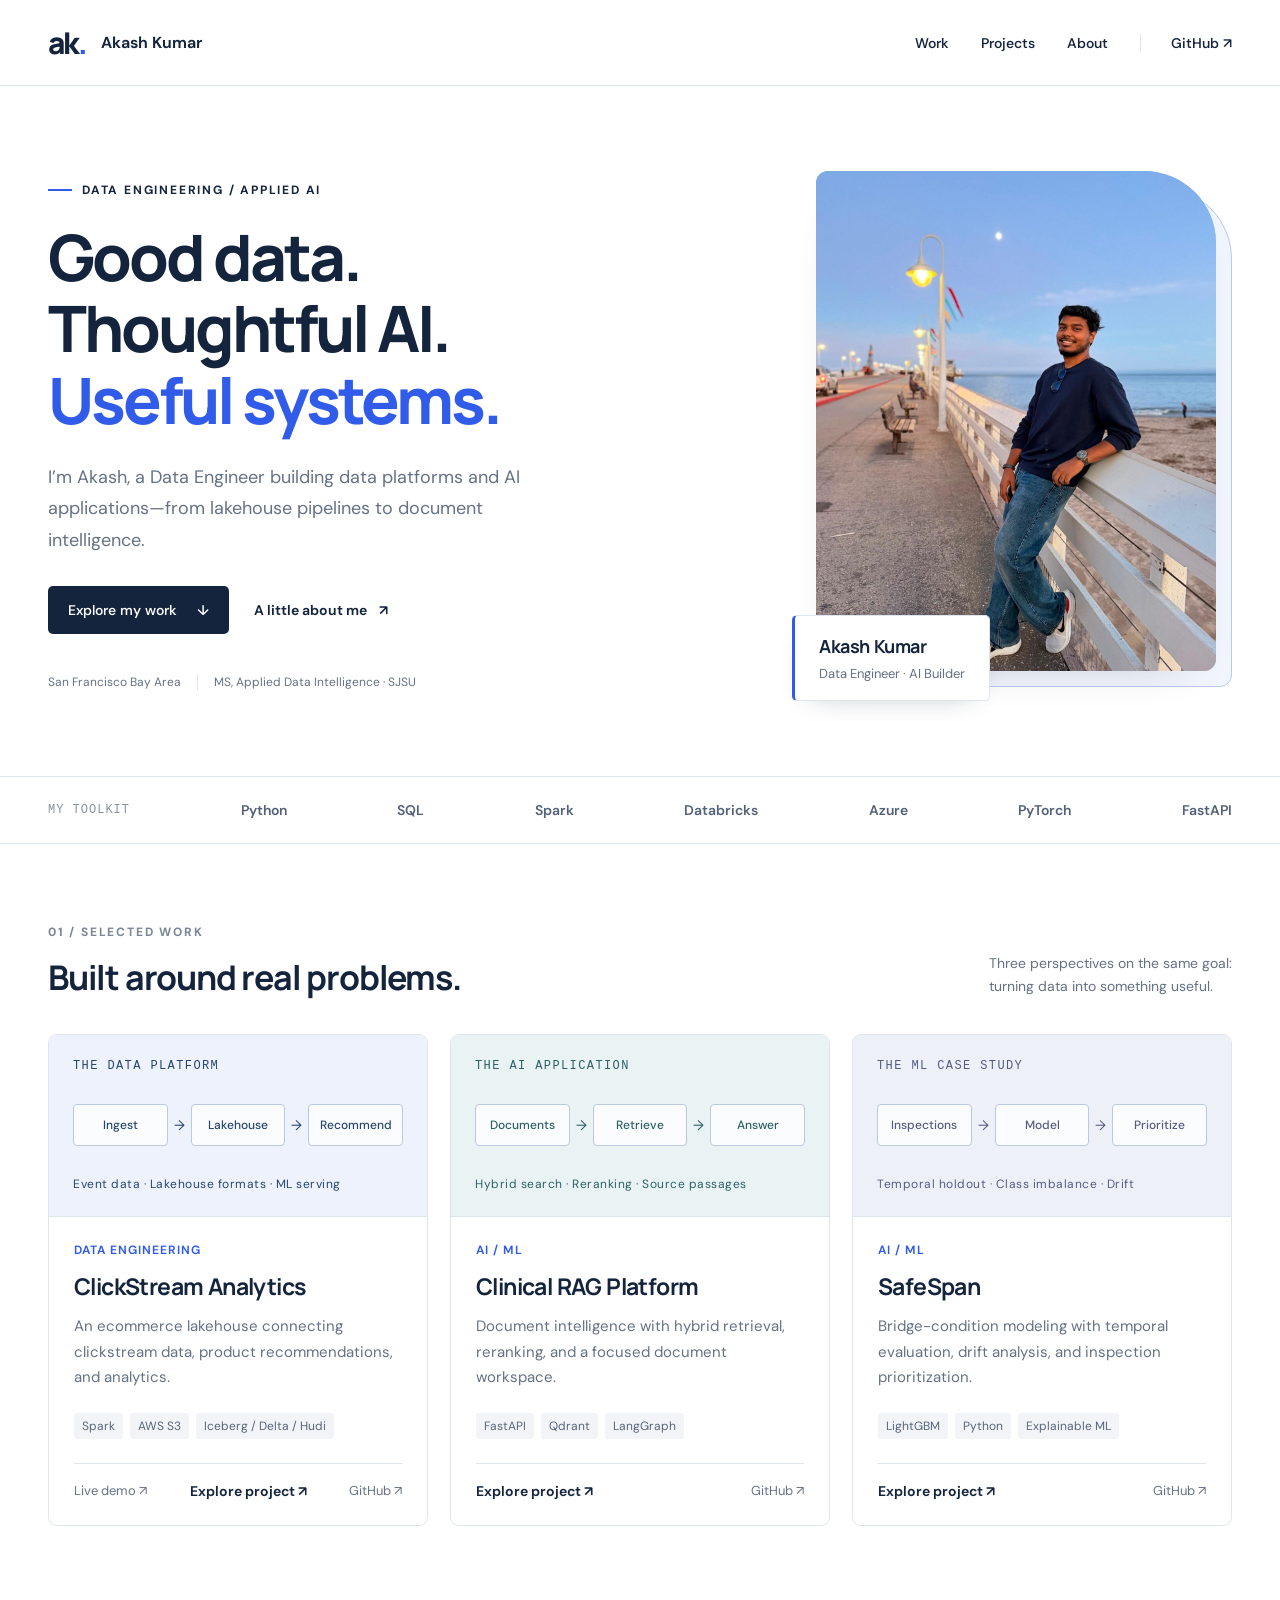
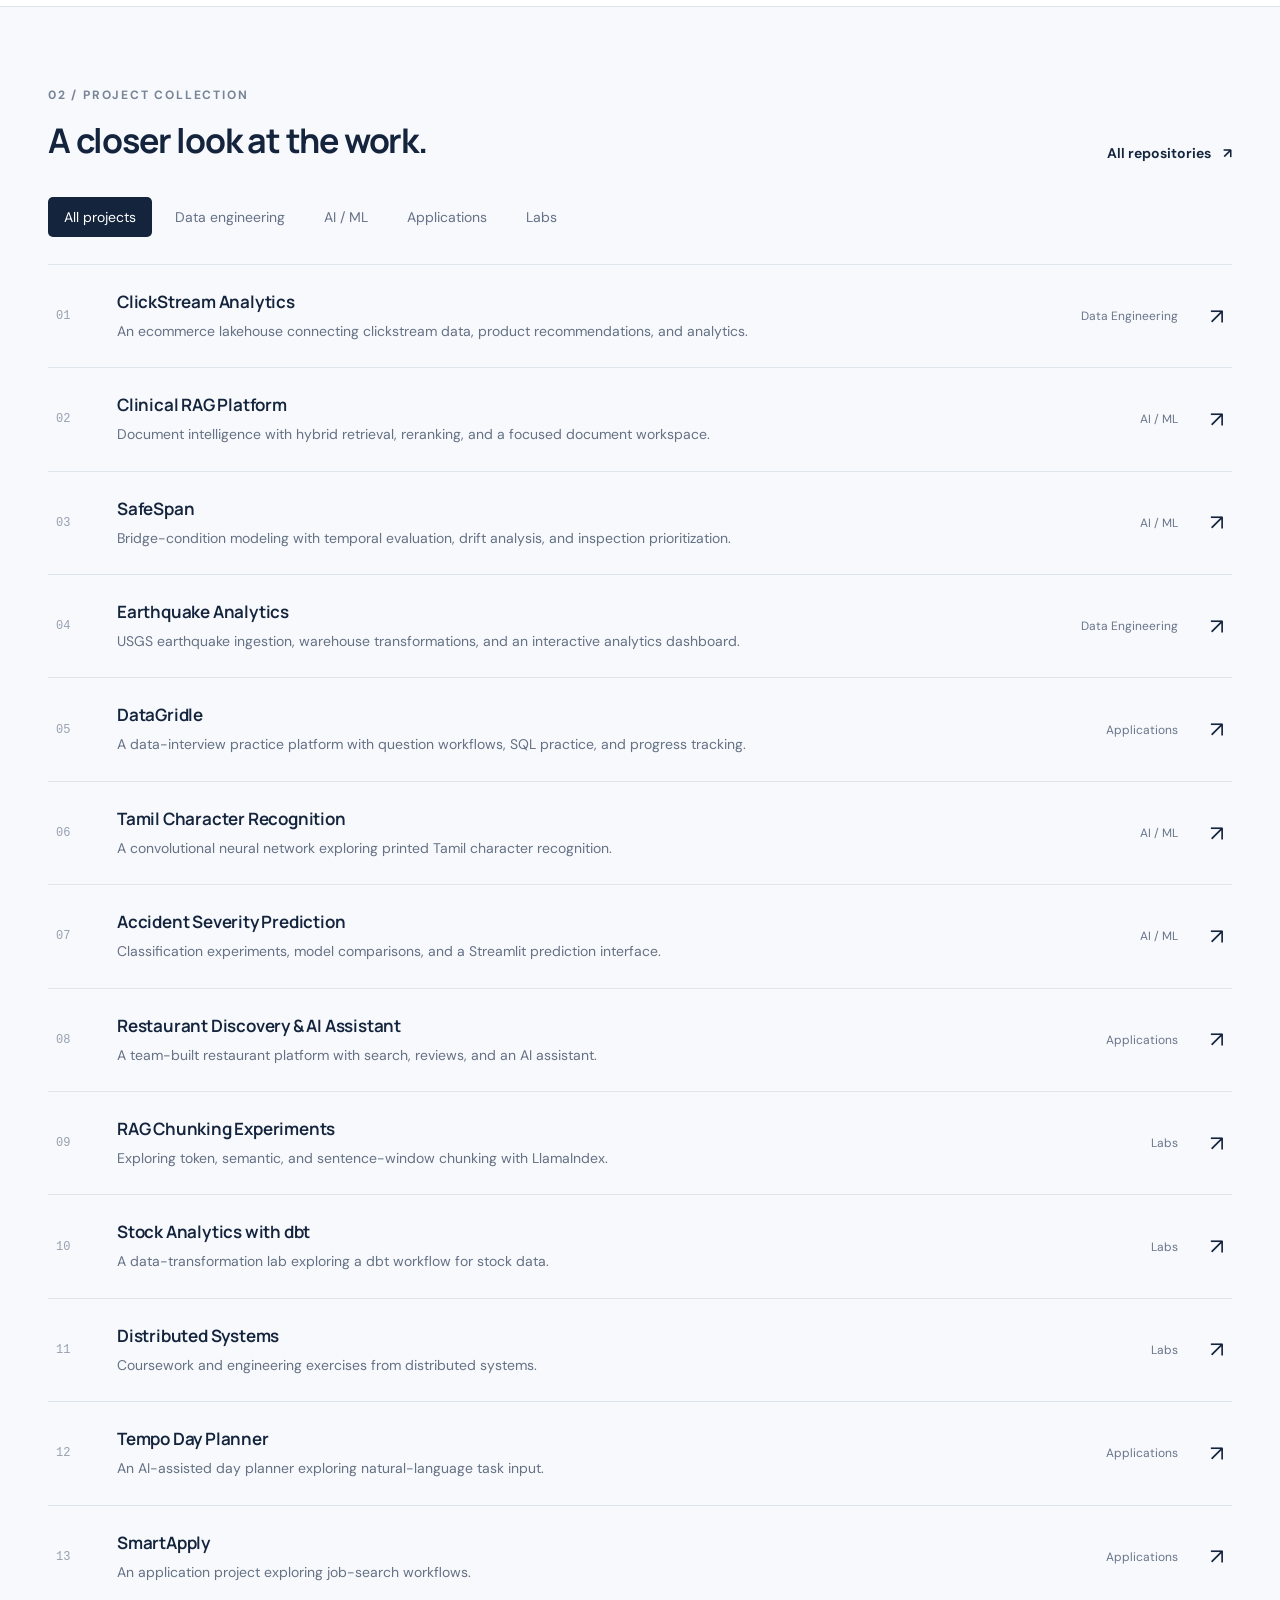
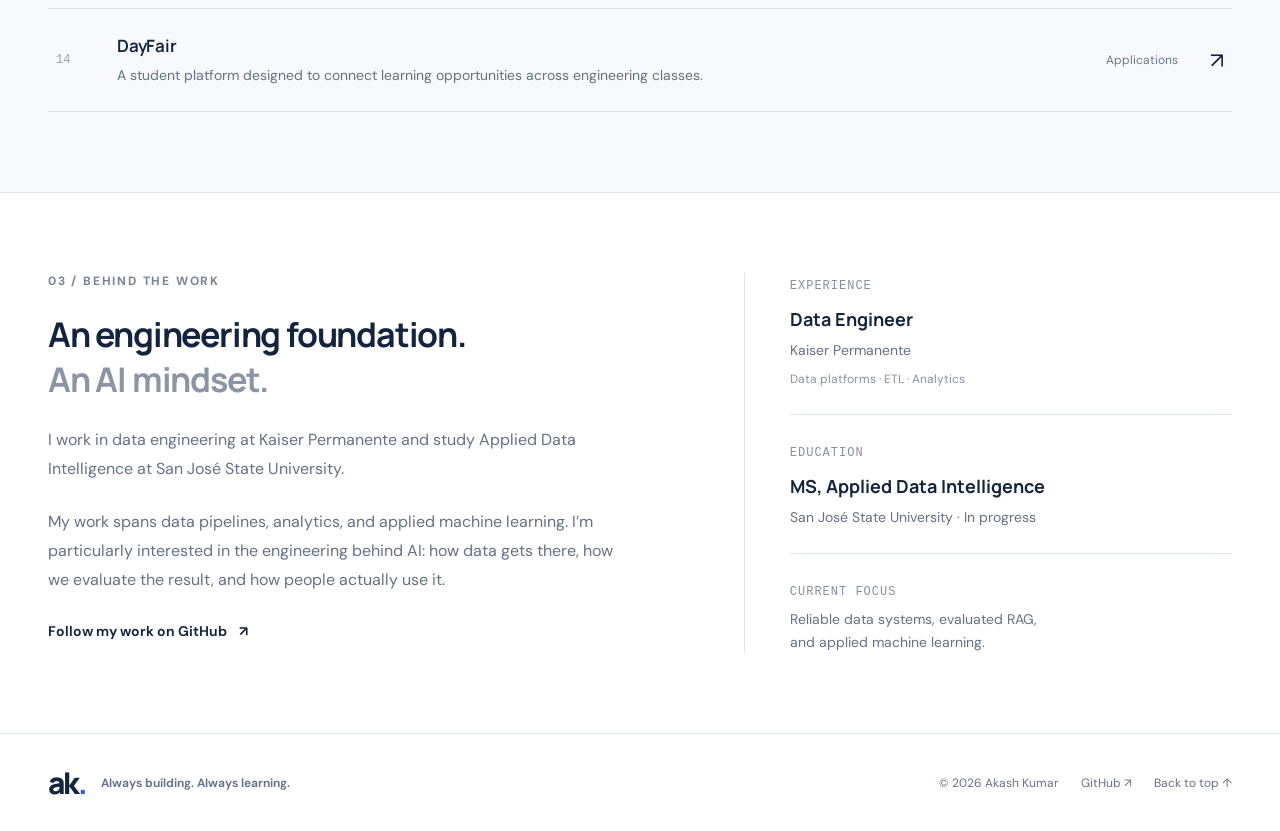
==== commit 81c9228a: "Refresh portfolio project links" ====
--- a/index.html
+++ b/index.html
@@ -1,5 +1,5 @@
 <!doctype html>
-<html lang="en"><head><meta charset="utf-8"><meta name="viewport" content="width=device-width, initial-scale=1"><title>Akash Kumar — Data Engineering & AI</title><meta name="description" content="Akash Kumar's portfolio: data platforms, applied machine learning, and document intelligence. Explore projects, architecture, and source code."><meta name="theme-color" content="#14243d"><link rel="icon" type="image/svg+xml" href="data:image/svg+xml,%3Csvg xmlns='http://www.w3.org/2000/svg' viewBox='0 0 40 40'%3E%3Crect width='40' height='40' rx='9' fill='%2314243d'/%3E%3Ctext x='20' y='27' text-anchor='middle' font-family='Arial' font-size='21' font-weight='700' fill='white'%3EAK%3C/text%3E%3C/svg%3E"><link rel="stylesheet" href="styles.css"></head>
+<html lang="en"><head><meta charset="utf-8"><meta name="viewport" content="width=device-width, initial-scale=1"><title>Akash Kumar — Data Engineering & AI</title><meta name="description" content="Akash Kumar's portfolio: data platforms, applied machine learning, and document intelligence. Explore projects, architecture, and source code."><meta name="theme-color" content="#14243d"><link rel="icon" type="image/svg+xml" href="data:image/svg+xml,%3Csvg xmlns='http://www.w3.org/2000/svg' viewBox='0 0 40 40'%3E%3Crect width='40' height='40' rx='9' fill='%2314243d'/%3E%3Ctext x='20' y='27' text-anchor='middle' font-family='Arial' font-size='21' font-weight='700' fill='white'%3EAK%3C/text%3E%3C/svg%3E"><link rel="stylesheet" href="styles.css?v=4"></head>
 <body><a class="skip" href="#main">Skip to content</a>
 <header><div class="nav wrap"><a class="brand" href="#" aria-label="Akash Kumar home"><span class="monogram">ak<span>.</span></span><span>Akash Kumar</span></a><nav aria-label="Main navigation"><a href="#work">Work</a><a href="#projects">Projects</a><a href="#about">About</a><a class="nav-github" href="https://github.com/Akashkumarsenthil" target="_blank" rel="noopener noreferrer">GitHub <span aria-hidden="true">↗</span></a></nav></div></header>
 <main id="main">
@@ -11,4 +11,4 @@
 <section id="projects" class="projects-section"><div class="wrap section"><div class="section-head"><div><p class="eyebrow">02 / PROJECT COLLECTION</p><h2>A closer look at the work.</h2></div><a class="text-link" href="https://github.com/Akashkumarsenthil?tab=repositories" target="_blank" rel="noopener noreferrer">All repositories <span aria-hidden="true">↗</span></a></div><div class="filters" role="group" aria-label="Filter projects by discipline"><button class="filter active" data-filter="All" aria-pressed="true">All projects</button><button class="filter" data-filter="Data Engineering" aria-pressed="false">Data engineering</button><button class="filter" data-filter="AI / ML" aria-pressed="false">AI / ML</button><button class="filter" data-filter="Applications" aria-pressed="false">Applications</button><button class="filter" data-filter="Labs" aria-pressed="false">Labs</button></div><p class="sr-only" id="project-count" aria-live="polite"></p><div class="project-list" id="project-list"></div></div></section>
 <section id="about" class="section wrap about"><div><p class="eyebrow">03 / BEHIND THE WORK</p><h2>An engineering foundation.<br><span class="muted">An AI mindset.</span></h2><p class="about-copy">I work in data engineering at Kaiser Permanente and study Applied Data Intelligence at San José State University.</p><p class="about-copy">My work spans data pipelines, analytics, and applied machine learning. I’m particularly interested in the engineering behind AI: how data gets there, how we evaluate the result, and how people actually use it.</p><a class="text-link" href="https://github.com/Akashkumarsenthil" target="_blank" rel="noopener noreferrer">Follow my work on GitHub <span aria-hidden="true">↗</span></a></div><div class="about-facts"><div><span class="mono">EXPERIENCE</span><h3>Data Engineer</h3><p>Kaiser Permanente</p><p class="fact-detail">Data platforms · ETL · Analytics</p></div><div><span class="mono">EDUCATION</span><h3>MS, Applied Data Intelligence</h3><p>San José State University · In progress</p></div><div><span class="mono">CURRENT FOCUS</span><p>Reliable data systems, evaluated RAG,<br>and applied machine learning.</p></div></div></section>
 </main><footer><div class="wrap footer-inner"><a class="brand" href="#"><span class="monogram">ak<span>.</span></span><span>Always building. Always learning.</span></a><div><span>© <span id="year"></span> Akash Kumar</span><a href="https://github.com/Akashkumarsenthil" target="_blank" rel="noopener noreferrer">GitHub ↗</a><a href="#">Back to top ↑</a></div></div></footer>
-<dialog id="project-dialog" aria-labelledby="dialog-title"><div class="dialog-inner"><button class="close-dialog" aria-label="Close project details">✕</button><p class="eyebrow" id="dialog-category"></p><h2 id="dialog-title"></h2><p id="dialog-description"></p><h3>Inside the project</h3><ul id="dialog-details"></ul><p class="project-note" id="dialog-note"></p><a id="dialog-github" class="button primary" target="_blank" rel="noopener noreferrer">Explore the repository ↗</a></div></dialog><script src="app.js"></script></body></html>
+<dialog id="project-dialog" aria-labelledby="dialog-title"><div class="dialog-inner"><button class="close-dialog" aria-label="Close project details">✕</button><p class="eyebrow" id="dialog-category"></p><h2 id="dialog-title"></h2><p id="dialog-description"></p><h3>Inside the project</h3><ul id="dialog-details"></ul><p class="project-note" id="dialog-note"></p><a id="dialog-github" class="button primary" target="_blank" rel="noopener noreferrer">Explore the repository ↗</a></div></dialog><script src="app.js?v=2"></script></body></html>
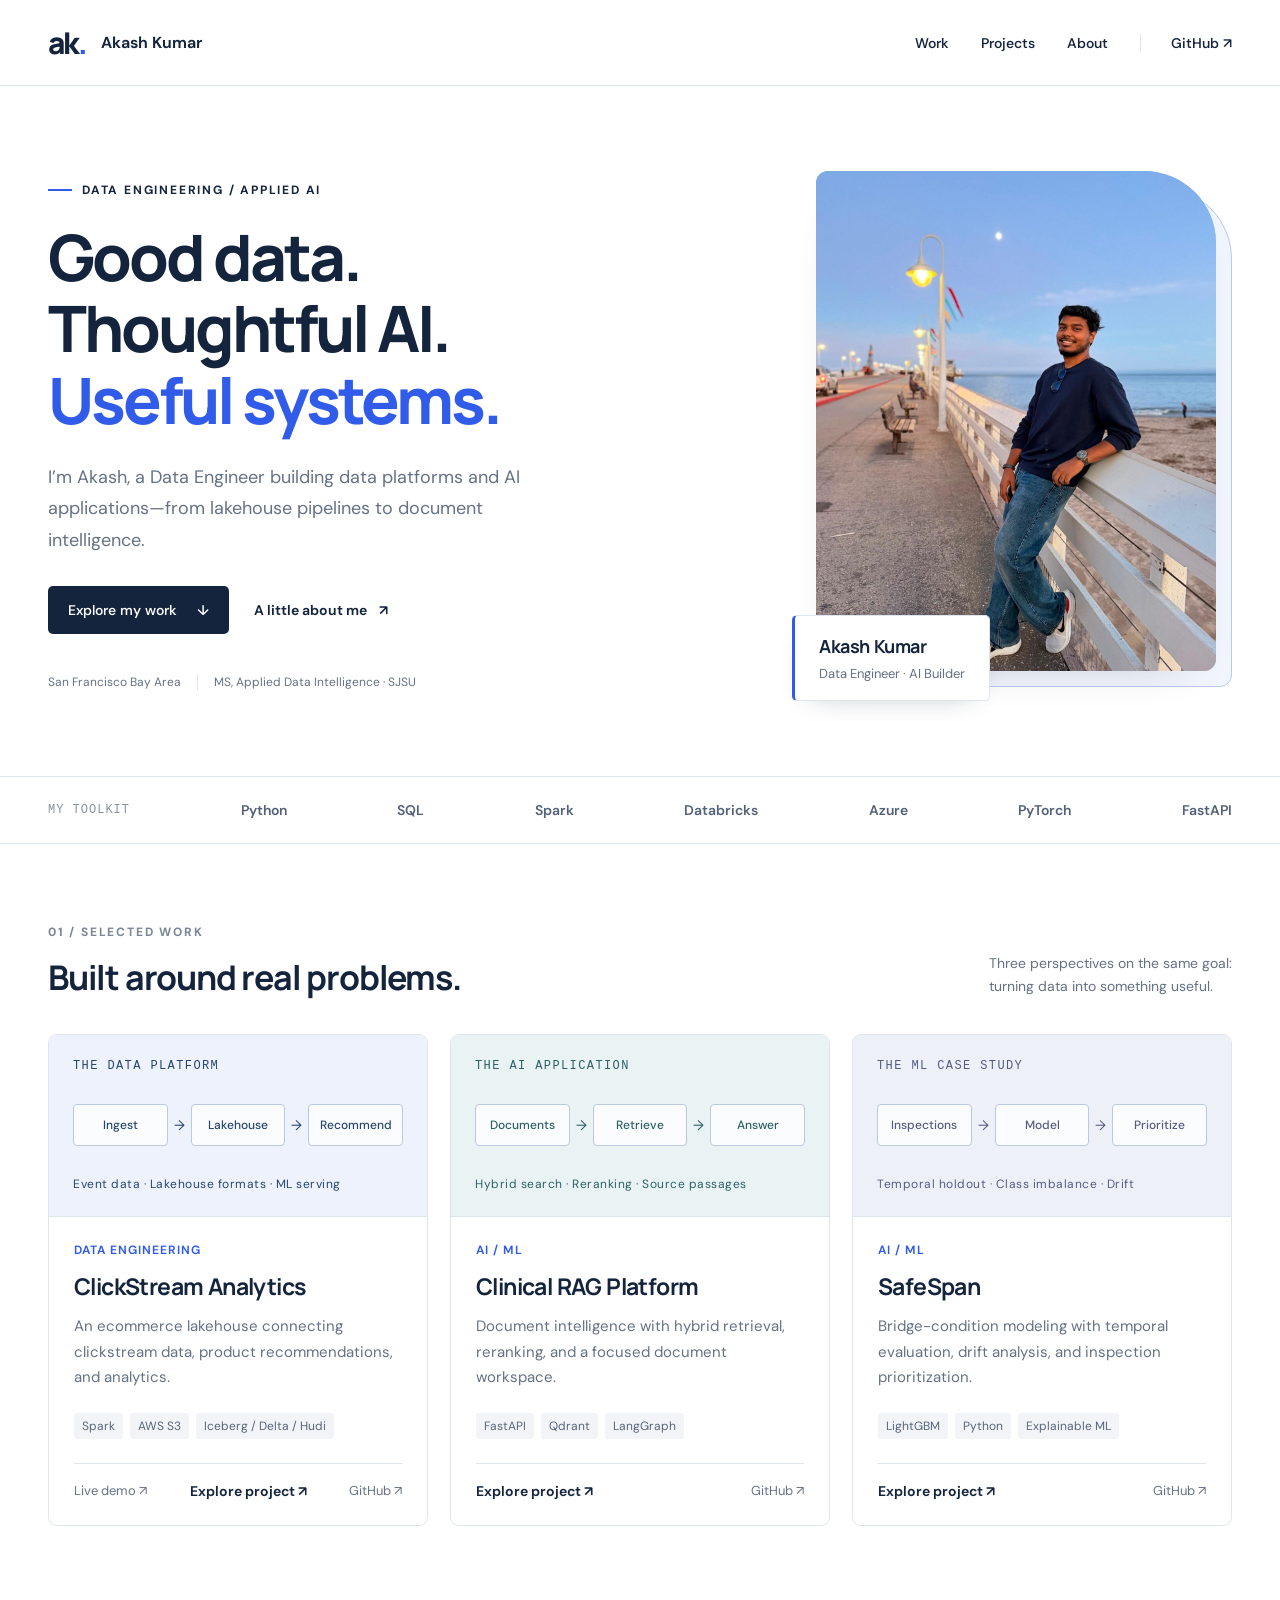
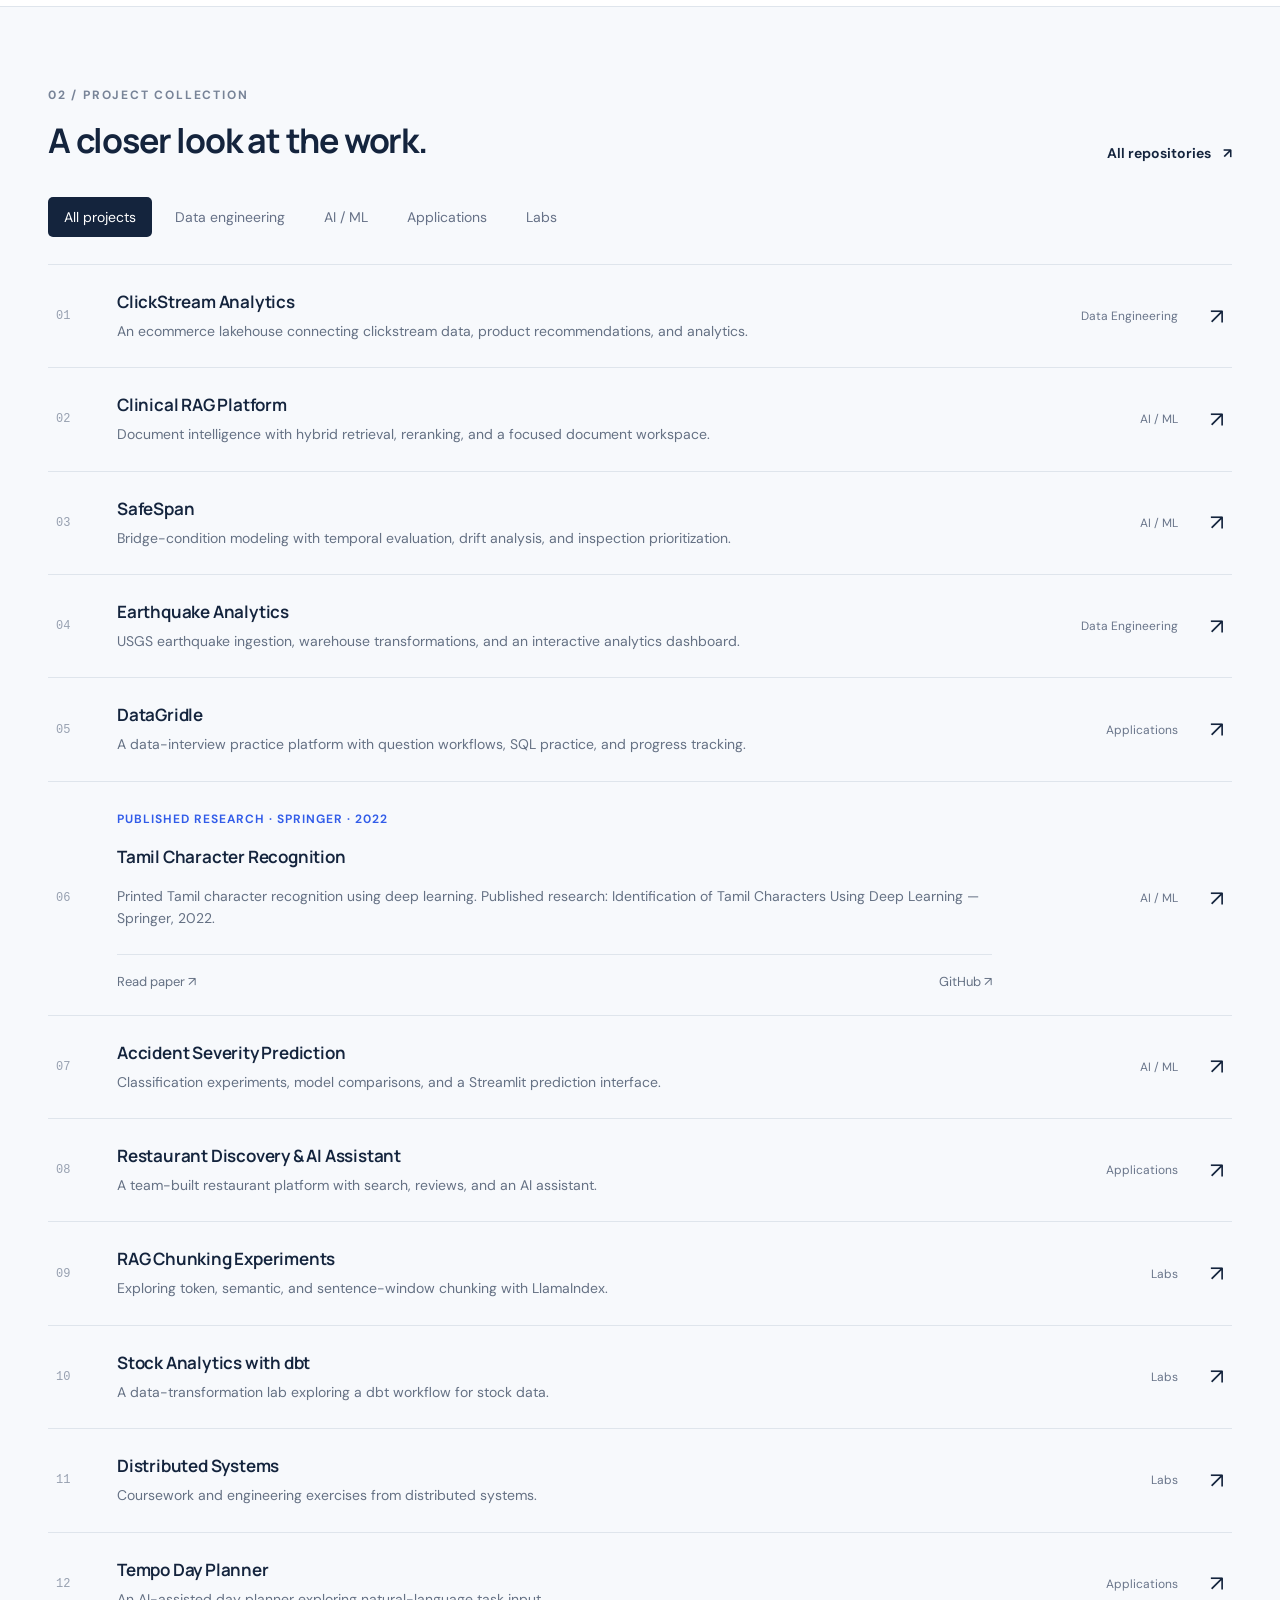
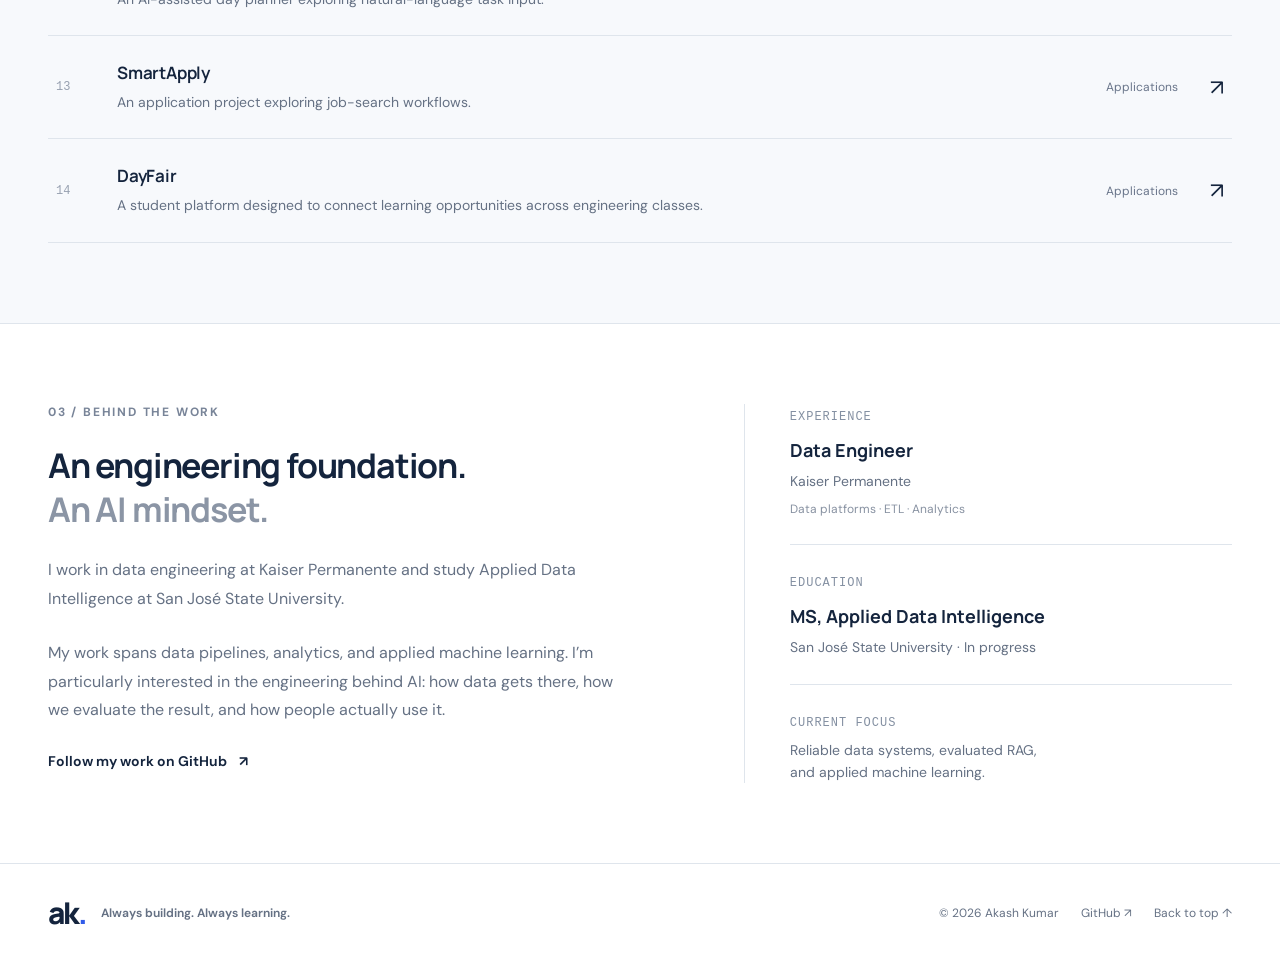
==== commit f20fc6c6: "Refresh portfolio script for publication link" ====
--- a/index.html
+++ b/index.html
@@ -11,4 +11,4 @@
 <section id="projects" class="projects-section"><div class="wrap section"><div class="section-head"><div><p class="eyebrow">02 / PROJECT COLLECTION</p><h2>A closer look at the work.</h2></div><a class="text-link" href="https://github.com/Akashkumarsenthil?tab=repositories" target="_blank" rel="noopener noreferrer">All repositories <span aria-hidden="true">↗</span></a></div><div class="filters" role="group" aria-label="Filter projects by discipline"><button class="filter active" data-filter="All" aria-pressed="true">All projects</button><button class="filter" data-filter="Data Engineering" aria-pressed="false">Data engineering</button><button class="filter" data-filter="AI / ML" aria-pressed="false">AI / ML</button><button class="filter" data-filter="Applications" aria-pressed="false">Applications</button><button class="filter" data-filter="Labs" aria-pressed="false">Labs</button></div><p class="sr-only" id="project-count" aria-live="polite"></p><div class="project-list" id="project-list"></div></div></section>
 <section id="about" class="section wrap about"><div><p class="eyebrow">03 / BEHIND THE WORK</p><h2>An engineering foundation.<br><span class="muted">An AI mindset.</span></h2><p class="about-copy">I work in data engineering at Kaiser Permanente and study Applied Data Intelligence at San José State University.</p><p class="about-copy">My work spans data pipelines, analytics, and applied machine learning. I’m particularly interested in the engineering behind AI: how data gets there, how we evaluate the result, and how people actually use it.</p><a class="text-link" href="https://github.com/Akashkumarsenthil" target="_blank" rel="noopener noreferrer">Follow my work on GitHub <span aria-hidden="true">↗</span></a></div><div class="about-facts"><div><span class="mono">EXPERIENCE</span><h3>Data Engineer</h3><p>Kaiser Permanente</p><p class="fact-detail">Data platforms · ETL · Analytics</p></div><div><span class="mono">EDUCATION</span><h3>MS, Applied Data Intelligence</h3><p>San José State University · In progress</p></div><div><span class="mono">CURRENT FOCUS</span><p>Reliable data systems, evaluated RAG,<br>and applied machine learning.</p></div></div></section>
 </main><footer><div class="wrap footer-inner"><a class="brand" href="#"><span class="monogram">ak<span>.</span></span><span>Always building. Always learning.</span></a><div><span>© <span id="year"></span> Akash Kumar</span><a href="https://github.com/Akashkumarsenthil" target="_blank" rel="noopener noreferrer">GitHub ↗</a><a href="#">Back to top ↑</a></div></div></footer>
-<dialog id="project-dialog" aria-labelledby="dialog-title"><div class="dialog-inner"><button class="close-dialog" aria-label="Close project details">✕</button><p class="eyebrow" id="dialog-category"></p><h2 id="dialog-title"></h2><p id="dialog-description"></p><h3>Inside the project</h3><ul id="dialog-details"></ul><p class="project-note" id="dialog-note"></p><a id="dialog-github" class="button primary" target="_blank" rel="noopener noreferrer">Explore the repository ↗</a></div></dialog><script src="app.js?v=2"></script></body></html>
+<dialog id="project-dialog" aria-labelledby="dialog-title"><div class="dialog-inner"><button class="close-dialog" aria-label="Close project details">✕</button><p class="eyebrow" id="dialog-category"></p><h2 id="dialog-title"></h2><p id="dialog-description"></p><h3>Inside the project</h3><ul id="dialog-details"></ul><p class="project-note" id="dialog-note"></p><a id="dialog-github" class="button primary" target="_blank" rel="noopener noreferrer">Explore the repository ↗</a></div></dialog><script src="app.js?v=3"></script></body></html>
